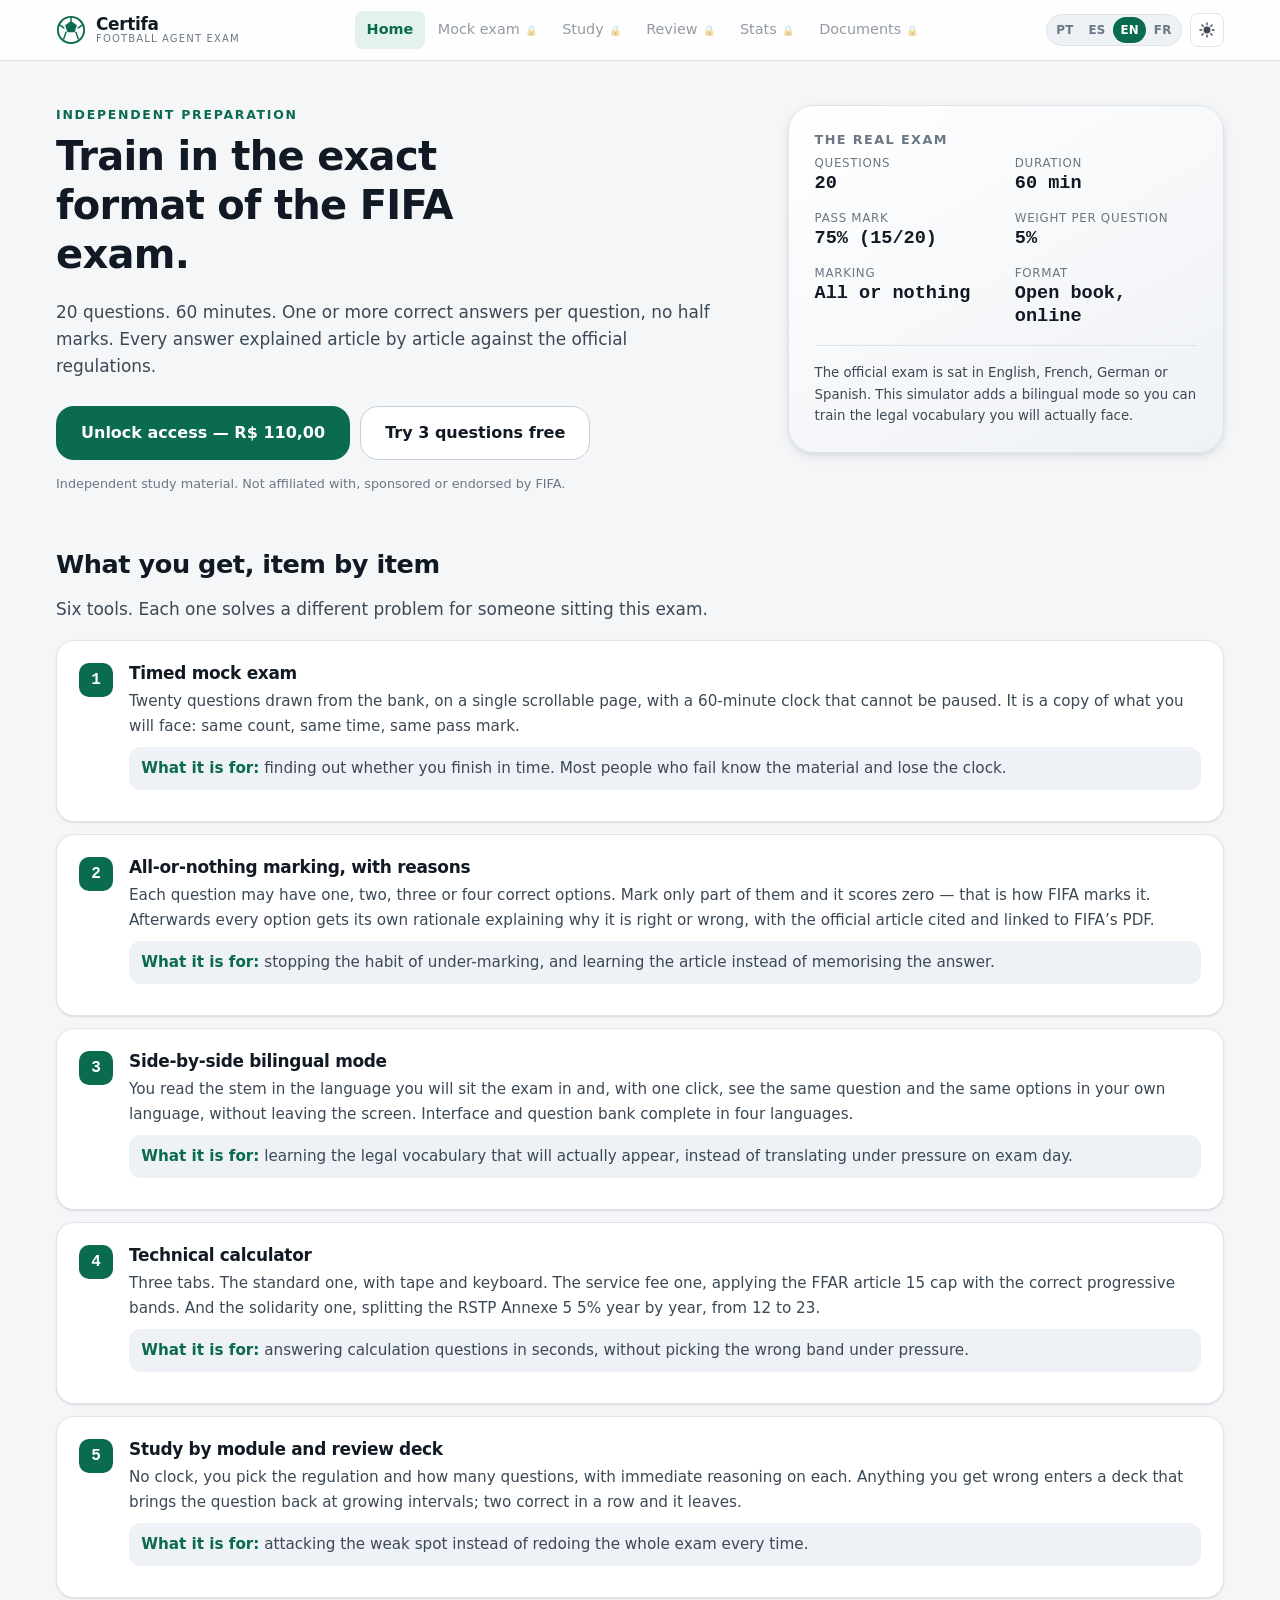
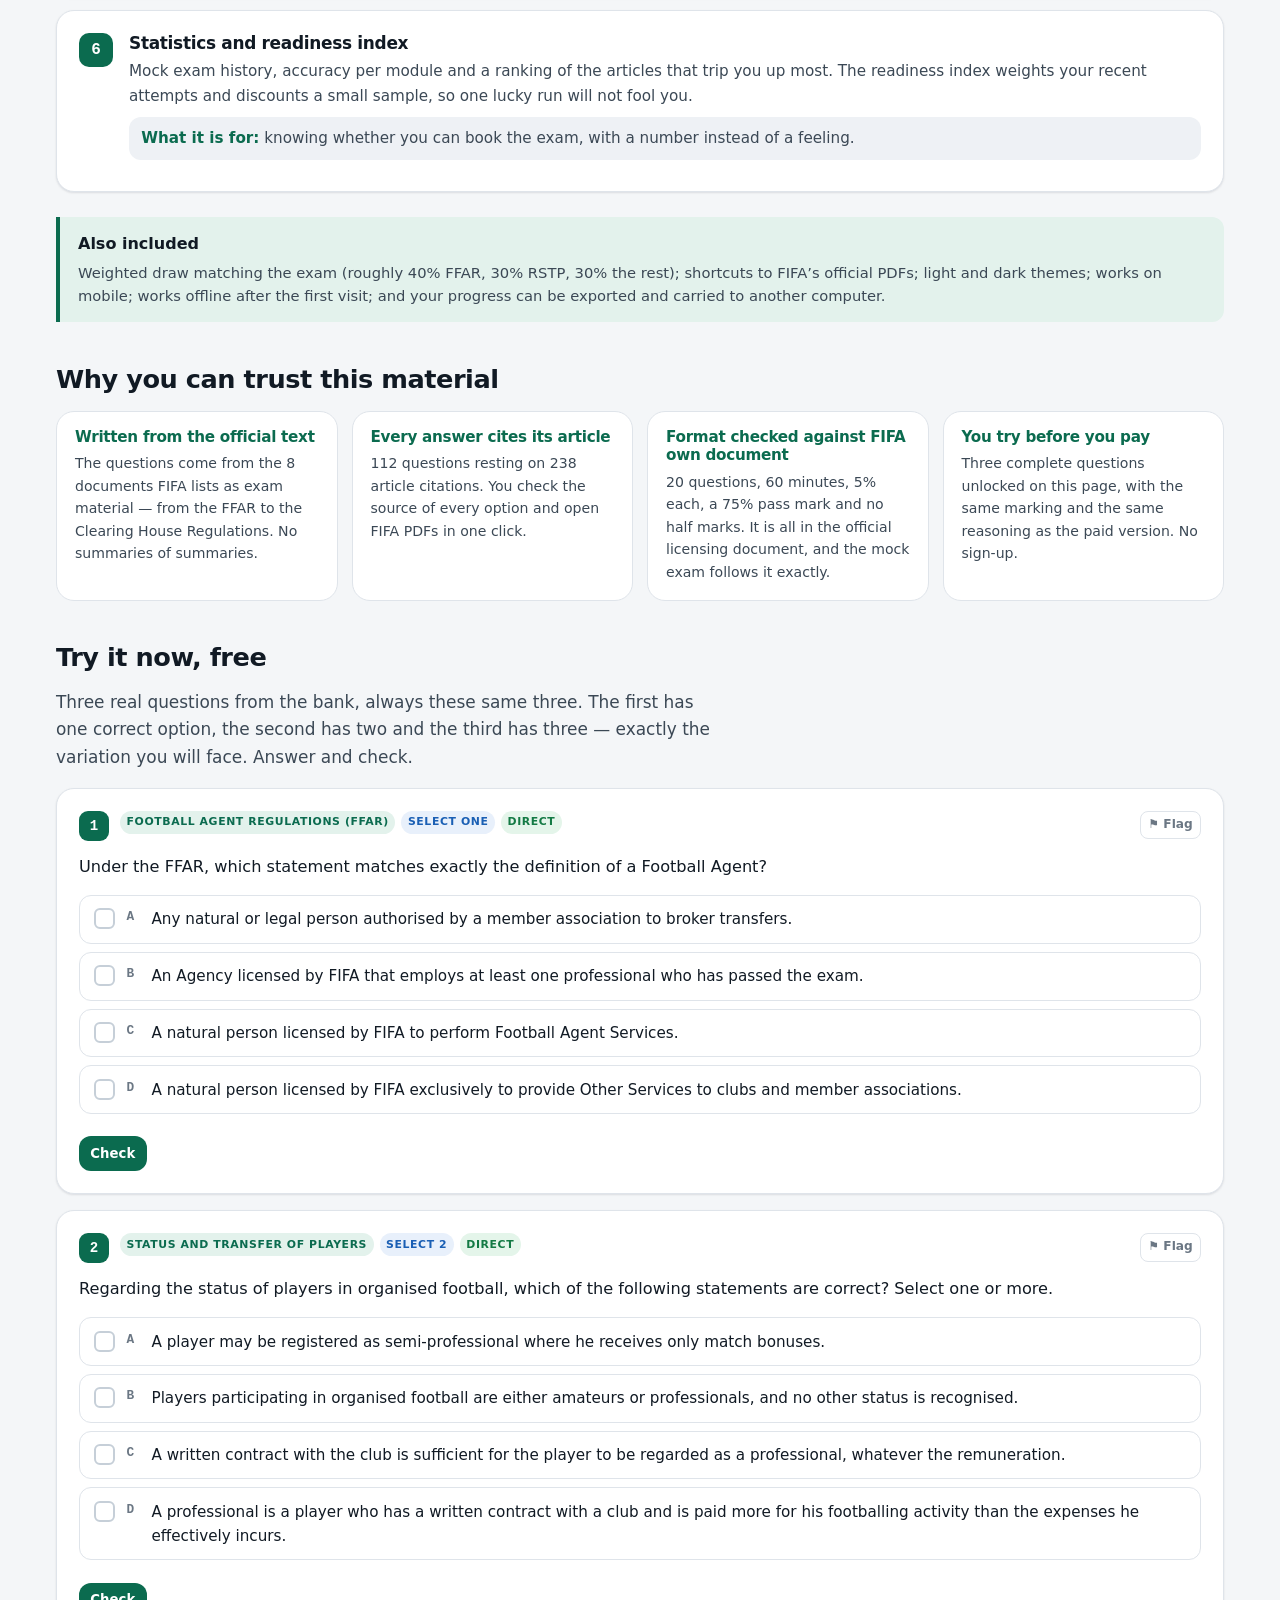
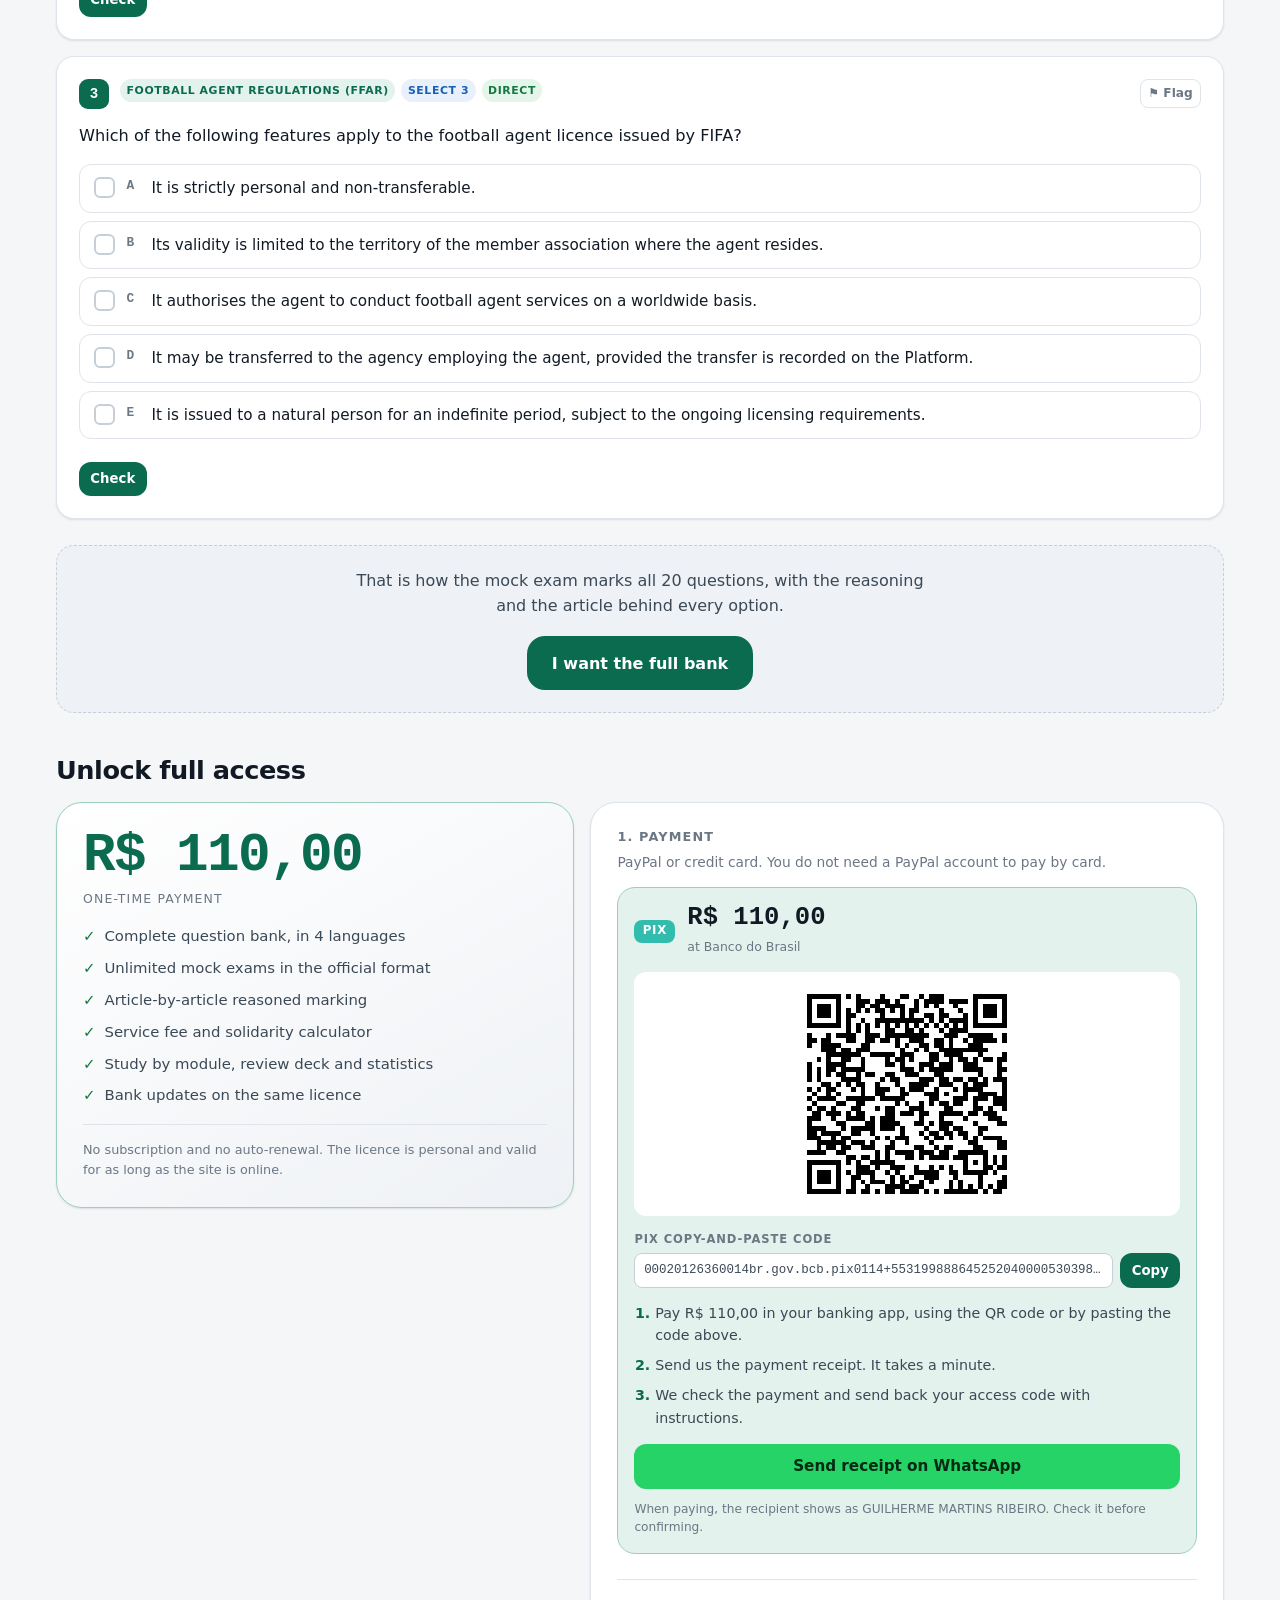
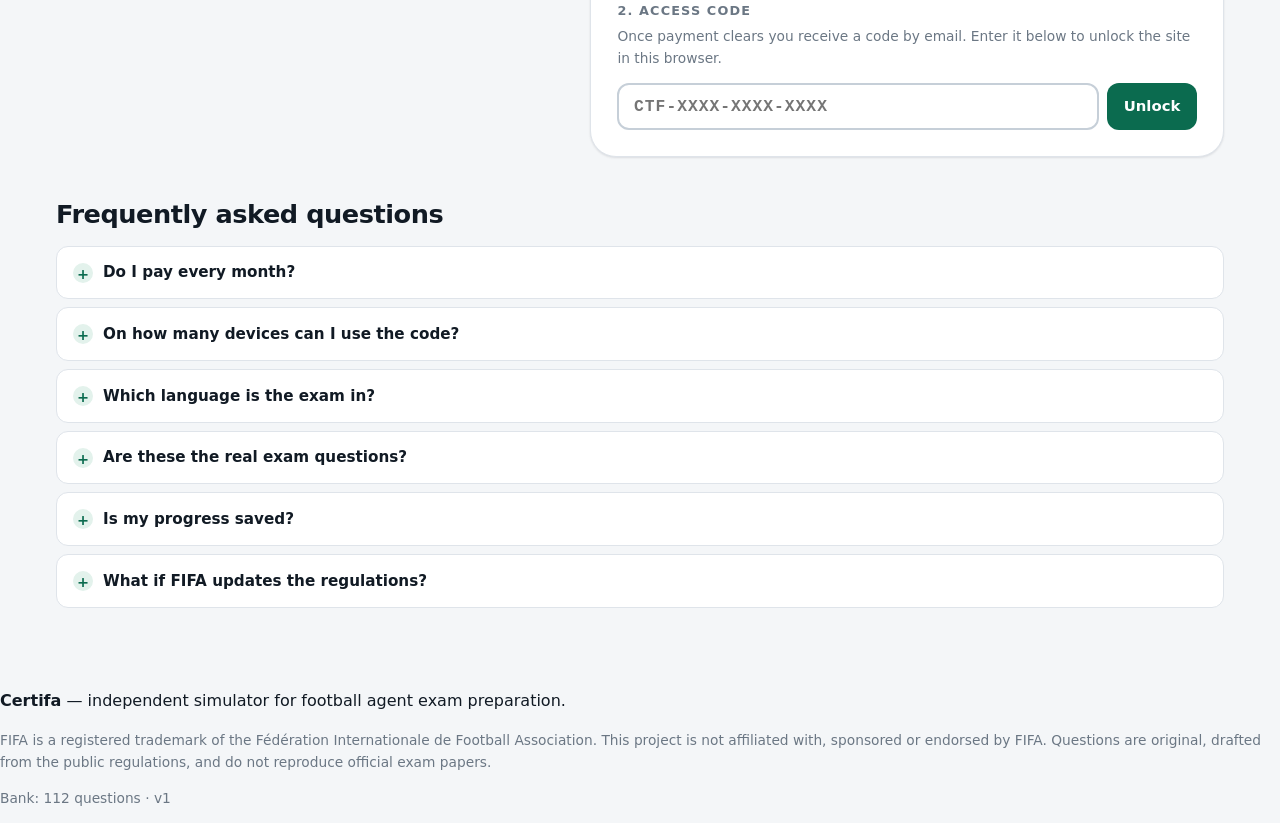
==== index.html @ 26c4fb40 "Adiciona SEO: sitemap, Open Graph, dados estruturados (v2.4) robots.txt e sitemap.xml para o Google " ====
<!DOCTYPE html>
<html lang="pt-BR" data-theme="auto">
<head>
<meta charset="utf-8">
<meta name="viewport" content="width=device-width, initial-scale=1, viewport-fit=cover">
<title>Certifa — Simulador do Exame de Agente de Futebol FIFA</title>
<meta name="description" content="Simulador completo do FIFA Football Agent Exam: 20 questoes, 60 minutos, correcao tudo-ou-nada, com fundamentacao nos regulamentos oficiais e traducao em PT-BR, EN, ES e FR.">
<meta name="color-scheme" content="light dark">
<meta name="theme-color" content="#0b6b4f">
<link rel="manifest" href="manifest.webmanifest">
<link rel="icon" href="assets/img/favicon.svg" type="image/svg+xml">
<link rel="apple-touch-icon" href="assets/img/icon-192.png">
<link rel="canonical" href="https://peregrino-softwares.github.io/certifa/">

<!-- Open Graph — como o link aparece ao ser colado no WhatsApp, Facebook, LinkedIn -->
<meta property="og:type" content="website">
<meta property="og:site_name" content="Certifa">
<meta property="og:title" content="Certifa — Simulador do Exame de Agente de Futebol FIFA">
<meta property="og:description" content="20 questoes, 60 minutos, correcao tudo-ou-nada, fundamentada artigo por artigo. Modo bilingue PT-BR/ES/EN/FR. Teste 3 questoes gratis.">
<meta property="og:url" content="https://peregrino-softwares.github.io/certifa/">
<meta property="og:image" content="https://peregrino-softwares.github.io/certifa/assets/img/og-cover.png">
<meta property="og:image:width" content="1200">
<meta property="og:image:height" content="630">
<meta property="og:image:alt" content="Certifa — Simulador do Exame de Agente de Futebol FIFA">
<meta property="og:locale" content="pt_BR">
<meta property="og:locale:alternate" content="es_ES">
<meta property="og:locale:alternate" content="en_US">
<meta property="og:locale:alternate" content="fr_FR">

<!-- Twitter/X -->
<meta name="twitter:card" content="summary_large_image">
<meta name="twitter:title" content="Certifa — Simulador do Exame de Agente de Futebol FIFA">
<meta name="twitter:description" content="20 questoes, 60 minutos, correcao tudo-ou-nada, fundamentada artigo por artigo. Modo bilingue PT-BR/ES/EN/FR.">
<meta name="twitter:image" content="https://peregrino-softwares.github.io/certifa/assets/img/og-cover.png">

<!-- Dados estruturados: ajuda buscadores a entender que e um curso pago.
     O preco abaixo precisa ser atualizado a mao se o valor do Pix mudar
     em _ferramentas/publicar.py — nao ha sincronizacao automatica entre
     este bloco estatico e a configuracao em Python. -->
<script type="application/ld+json">
{
  "@context": "https://schema.org",
  "@type": "Course",
  "name": "Certifa — Simulador do Exame de Agente de Futebol FIFA",
  "description": "Simulador de preparacao para o FIFA Football Agent Exam, no formato oficial: 20 questoes, 60 minutos, uma ou mais alternativas corretas por questao, correcao tudo-ou-nada fundamentada nos regulamentos oficiais da FIFA. Disponivel em portugues, espanhol, ingles e frances.",
  "provider": {
    "@type": "Organization",
    "name": "Certifa",
    "sameAs": "https://peregrino-softwares.github.io/certifa/"
  },
  "url": "https://peregrino-softwares.github.io/certifa/",
  "image": "https://peregrino-softwares.github.io/certifa/assets/img/og-cover.png",
  "inLanguage": ["pt-BR", "es", "en", "fr"],
  "offers": {
    "@type": "Offer",
    "price": "110.00",
    "priceCurrency": "BRL",
    "availability": "https://schema.org/InStock",
    "url": "https://peregrino-softwares.github.io/certifa/"
  }
}
</script>

<link rel="stylesheet" href="assets/css/app.css?v=0baf1d69a8">
</head>
<body>

<a class="skip-link" href="#main" data-i18n="a11y.skip">Ir para o conteudo</a>

<!-- ══════════════════════════ HEADER ══════════════════════════ -->
<header class="topbar" id="topbar">
  <div class="topbar__inner">
    <a class="brand" href="#/" aria-label="Certifa">
      <svg class="brand__mark" viewBox="0 0 32 32" aria-hidden="true">
        <circle cx="16" cy="16" r="14" fill="none" stroke="currentColor" stroke-width="2"/>
        <path d="M16 6.5l6.2 4.5-2.4 7.3h-7.6L9.8 11z" fill="currentColor"/>
        <path d="M16 2.5v4M27.5 11l-3.8 2.8M23.7 25.3l-2.4-7M8.3 25.3l2.4-7M4.5 11l3.8 2.8"
              stroke="currentColor" stroke-width="1.6" fill="none" stroke-linecap="round"/>
      </svg>
      <span class="brand__text"><b>Certifa</b><em data-i18n="brand.sub">Football Agent Exam</em></span>
    </a>

    <nav class="mainnav" id="mainnav" aria-label="Principal">
      <a href="#/"           data-route="home"    data-i18n="nav.home">Inicio</a>
      <a href="#/simulado"   data-route="exam"    data-i18n="nav.exam">Simulado</a>
      <a href="#/estudo"     data-route="study"   data-i18n="nav.study">Estudo</a>
      <a href="#/revisao"    data-route="review"  data-i18n="nav.review">Revisao</a>
      <a href="#/estatisticas" data-route="stats" data-i18n="nav.stats">Estatisticas</a>
      <a href="#/documentos" data-route="docs"    data-i18n="nav.docs">Documentos</a>
    </nav>

    <div class="topbar__tools">
      <div class="langswitch" role="group" aria-label="Idioma da interface">
        <button type="button" data-uilang="pt" title="Portugues (Brasil)">PT</button>
        <button type="button" data-uilang="es" title="Espanol">ES</button>
        <button type="button" data-uilang="en" title="English (US)">EN</button>
        <button type="button" data-uilang="fr" title="Francais">FR</button>
      </div>
      <button class="iconbtn" id="themeBtn" type="button" aria-label="Tema" title="Tema">
        <svg viewBox="0 0 24 24" aria-hidden="true" class="ico-sun"><circle cx="12" cy="12" r="4.6" fill="currentColor"/><g stroke="currentColor" stroke-width="1.8" stroke-linecap="round"><path d="M12 2.6v2.4M12 19v2.4M2.6 12h2.4M19 12h2.4M5.3 5.3l1.7 1.7M17 17l1.7 1.7M18.7 5.3L17 7M7 17l-1.7 1.7"/></g></svg>
        <svg viewBox="0 0 24 24" aria-hidden="true" class="ico-moon"><path d="M20 14.4A8.6 8.6 0 019.6 4a8.6 8.6 0 100 17 8.6 8.6 0 0010.4-6.6z" fill="currentColor"/></svg>
      </button>
      <button class="iconbtn burger" id="burger" type="button" aria-label="Menu" aria-expanded="false">
        <svg viewBox="0 0 24 24" aria-hidden="true"><g stroke="currentColor" stroke-width="2" stroke-linecap="round"><path d="M4 7h16M4 12h16M4 17h16"/></g></svg>
      </button>
    </div>
  </div>

  <!-- Barra de exame (visivel apenas durante o simulado) -->
  <div class="exambar" id="exambar" hidden>
    <div class="exambar__inner">
      <div class="clock" id="clock" role="timer" aria-live="off">
        <svg viewBox="0 0 24 24" aria-hidden="true"><circle cx="12" cy="13" r="8.4" fill="none" stroke="currentColor" stroke-width="1.9"/><path d="M12 8.6V13l3 1.8M9 2.6h6" stroke="currentColor" stroke-width="1.9" fill="none" stroke-linecap="round"/></svg>
        <span id="clockText">60:00</span>
      </div>
      <div class="exambar__meta">
        <span class="pill" id="answeredPill">0/20</span>
        <span class="pill pill--flag" id="flagPill" hidden>0</span>
      </div>
      <div class="exambar__actions">
        <button class="btn btn--ghost btn--sm" id="calcToggle" type="button" data-i18n="exam.calculator">Calculadora</button>
        <button class="btn btn--ghost btn--sm" id="navToggle" type="button" data-i18n="exam.navigator">Navegador</button>
        <button class="btn btn--primary btn--sm" id="submitExam" type="button" data-i18n="exam.submit">Entregar</button>
      </div>
    </div>
    <div class="exambar__progress"><i id="examProgress"></i></div>
  </div>
</header>

<!-- ══════════════════════════ MAIN ══════════════════════════ -->
<main id="main" class="main">

  <!-- ─────────── HOME (unica area publica) ─────────── -->
  <section class="view" id="view-home" hidden>

    <div class="hero">
      <div class="hero__text">
        <p class="eyebrow" data-i18n="home.eyebrow">Preparacao independente</p>
        <h1 data-i18n="home.title">Treine no formato exato da prova da FIFA.</h1>
        <p class="lede" data-i18n="home.lede">20 questoes. 60 minutos. Uma ou mais alternativas corretas por questao, sem meio ponto. Correcao com fundamentacao artigo por artigo nos regulamentos oficiais.</p>
        <div class="hero__cta">
          <a class="btn btn--primary btn--lg" href="#acesso" data-preco="home.cta">Liberar acesso</a>
          <a class="btn btn--outline btn--lg" href="#demo" data-i18n="home.ctaDemo">Testar 3 questoes gratis</a>
        </div>
        <p class="microcopy" data-i18n="home.disclaimer">Material de estudo independente. Nao afiliado, patrocinado ou endossado pela FIFA.</p>
      </div>
      <aside class="hero__card">
        <h2 data-i18n="home.factsTitle">A prova real</h2>
        <dl class="facts">
          <div><dt data-i18n="facts.q">Questoes</dt><dd>20</dd></div>
          <div><dt data-i18n="facts.t">Duracao</dt><dd>60 min</dd></div>
          <div><dt data-i18n="facts.p">Nota de corte</dt><dd>75% (15/20)</dd></div>
          <div><dt data-i18n="facts.w">Peso por questao</dt><dd>5%</dd></div>
          <div><dt data-i18n="facts.s">Correcao</dt><dd data-i18n="facts.sv">Tudo ou nada</dd></div>
          <div><dt data-i18n="facts.b">Formato</dt><dd data-i18n="facts.bv">Livro aberto, online</dd></div>
        </dl>
        <p class="hero__note" data-i18n="home.langNote">A prova oficial e aplicada em ingles, frances, alemao ou espanhol — nao ha versao em portugues. Por isso este simulador tem modo bilingue.</p>
      </aside>
    </div>

    <!-- barra de estado da licenca -->
    <div class="licbar licbar--on" id="licBarOn" hidden>
      <div>
        <strong data-i18n="lic.onTitle">Acesso liberado neste navegador</strong>
        <p class="muted small" id="licBarCode"></p>
      </div>
      <div class="licbar__acts">
        <a class="btn btn--primary btn--sm" href="#/simulado" data-i18n="lic.goExam">Ir para o simulado</a>
        <button class="btn btn--ghost btn--sm" id="licLogout" data-i18n="lic.logout">Sair</button>
      </div>
    </div>

    <!-- painel do aluno: so aparece com licenca ativa -->
    <div id="homePanel" hidden>
      <div class="grid grid--3">
        <article class="card card--stat">
          <h3 data-i18n="home.readiness">Indice de prontidao</h3>
          <div class="gauge" id="readinessGauge"><svg viewBox="0 0 120 68" aria-hidden="true"><path class="gauge__bg" d="M10 62a50 50 0 0 1 100 0"/><path class="gauge__fg" id="gaugePath" d="M10 62a50 50 0 0 1 100 0"/></svg><b id="readinessVal">—</b></div>
          <p class="muted small" id="readinessHint" data-i18n="home.readinessHint">Faca um simulado para calcular.</p>
        </article>
        <article class="card">
          <h3 data-i18n="home.nextWindow">Proxima janela de exame</h3>
          <div class="countdown" id="countdown"><span data-unit="d">—</span><span data-unit="h">—</span><span data-unit="m">—</span></div>
          <p class="muted small" id="countdownLabel"></p>
        </article>
        <article class="card">
          <h3 data-i18n="home.lastAttempts">Ultimas tentativas</h3>
          <ul class="attempts" id="lastAttempts"><li class="muted small" data-i18n="home.noAttempts">Nenhuma tentativa ainda.</li></ul>
        </article>
      </div>
      <h2 class="section-title" data-i18n="home.coverage">Cobertura por modulo</h2>
      <div class="modules" id="moduleBars"></div>
    </div>

    <!-- ═════════ O QUE E, ITEM POR ITEM ═════════ -->
    <h2 class="section-title" id="funcoes" data-i18n="home.whatTitle">O que voce recebe, item por item</h2>
    <p class="lede" data-i18n="home.whatLede">Sao seis ferramentas. Cada uma resolve um problema diferente de quem vai prestar o exame.</p>

    <div class="feats" id="featsList">
      <article class="feat">
        <div class="feat__ico" aria-hidden="true">1</div>
        <div class="feat__body">
          <h3 data-i18n="feat.1t">Simulado cronometrado</h3>
          <p data-i18n="feat.1d">Vinte questoes sorteadas do banco, numa unica pagina rolavel, com cronometro de 60 minutos que nao pode ser pausado. E a copia do que voce vai encontrar: mesma quantidade, mesmo tempo, mesma nota de corte.</p>
          <p class="feat__use"><b data-i18n="feat.forWhat">Para que serve:</b> <span data-i18n="feat.1u">descobrir se voce termina no tempo. A maioria dos reprovados sabe a materia e perde o relogio.</span></p>
        </div>
      </article>

      <article class="feat">
        <div class="feat__ico" aria-hidden="true">2</div>
        <div class="feat__body">
          <h3 data-i18n="feat.2t">Correcao tudo ou nada, fundamentada</h3>
          <p data-i18n="feat.2d">Cada questao pode ter uma, duas, tres ou quatro alternativas corretas. Marcou so parte, vale zero — e assim que a FIFA corrige. No fim, cada alternativa recebe uma justificativa propria dizendo por que esta certa ou errada, com o artigo oficial citado e link direto para o PDF da FIFA.</p>
          <p class="feat__use"><b data-i18n="feat.forWhat">Para que serve:</b> <span data-i18n="feat.2u">parar de errar por marcar de menos, e aprender o artigo em vez de decorar a resposta.</span></p>
        </div>
      </article>

      <article class="feat">
        <div class="feat__ico" aria-hidden="true">3</div>
        <div class="feat__body">
          <h3 data-i18n="feat.3t">Modo bilingue lado a lado</h3>
          <p data-i18n="feat.3d">A prova oficial nao existe em portugues. Aqui voce le o enunciado no idioma em que vai prestar — espanhol, ingles ou frances — e, com um clique, ve a mesma questao e as mesmas alternativas em portugues, sem sair da tela. Interface e banco completos nos quatro idiomas.</p>
          <p class="feat__use"><b data-i18n="feat.forWhat">Para que serve:</b> <span data-i18n="feat.3u">aprender o vocabulario juridico que vai cair na prova, em vez de traduzir no susto no dia.</span></p>
        </div>
      </article>

      <article class="feat">
        <div class="feat__ico" aria-hidden="true">4</div>
        <div class="feat__body">
          <h3 data-i18n="feat.4t">Calculadora tecnica</h3>
          <p data-i18n="feat.4d">Tres abas. A comum, com fita e teclado. A de comissao, que aplica o teto do art. 15 do FFAR com a faixa progressiva correta. E a de solidariedade, que reparte os 5% do Anexo 5 do RSTP ano a ano, de 12 a 23 anos.</p>
          <p class="feat__use"><b data-i18n="feat.forWhat">Para que serve:</b> <span data-i18n="feat.4u">responder questao de calculo em segundos, sem errar a faixa de percentual sob pressao.</span></p>
        </div>
      </article>

      <article class="feat">
        <div class="feat__ico" aria-hidden="true">5</div>
        <div class="feat__body">
          <h3 data-i18n="feat.5t">Estudo por modulo e deck de revisao</h3>
          <p data-i18n="feat.5d">Sem cronometro, escolhendo o regulamento e a quantidade, com fundamentacao imediata a cada questao. O que voce errar entra num deck que devolve a questao em intervalos crescentes; dois acertos seguidos e ela sai.</p>
          <p class="feat__use"><b data-i18n="feat.forWhat">Para que serve:</b> <span data-i18n="feat.5u">atacar o ponto fraco em vez de refazer a prova inteira toda vez.</span></p>
        </div>
      </article>

      <article class="feat">
        <div class="feat__ico" aria-hidden="true">6</div>
        <div class="feat__body">
          <h3 data-i18n="feat.6t">Estatisticas e indice de prontidao</h3>
          <p data-i18n="feat.6d">Historico de simulados, acerto por modulo e o ranking dos artigos que mais te derrubam. O indice de prontidao pondera as ultimas tentativas e desconta amostra pequena, entao ele nao te engana depois de um unico acerto de sorte.</p>
          <p class="feat__use"><b data-i18n="feat.forWhat">Para que serve:</b> <span data-i18n="feat.6u">saber se ja da para marcar a prova, com numero em vez de sensacao.</span></p>
        </div>
      </article>
    </div>

    <div class="callout">
      <strong data-i18n="home.extraTitle">Ainda incluso</strong>
      <p data-i18n="home.extraBody">Sorteio ponderado como o do exame (cerca de 40% FFAR, 30% RSTP, 30% os demais); atalhos para os PDFs oficiais da FIFA; tema claro e escuro; funciona no celular; funciona offline depois da primeira visita; e seu progresso pode ser exportado e levado para outro computador.</p>
    </div>

    <!-- ═════════ POR QUE CONFIAR ═════════ -->
    <h2 class="section-title" data-i18n="home.trustTitle">Por que confiar neste material</h2>
    <div class="grid grid--4" id="trustList"></div>

    <!-- Prova social real. Fica oculto ate PROVA_SOCIAL ser preenchido em app.js. -->
    <section id="socialProof" hidden></section>

    <!-- ═════════ DEMONSTRACAO ═════════ -->
    <h2 class="section-title" id="demo" data-i18n="home.demoTitle">Experimente agora, de graca</h2>
    <p class="lede" data-i18n="home.demoLede">Tres questoes reais do banco, sempre estas mesmas. A primeira tem uma alternativa correta, a segunda tem duas e a terceira tem tres — exatamente a variacao que voce vai enfrentar. Marque e confira.</p>
    <div class="qlist qlist--study" id="demoList"></div>
    <div class="demofoot">
      <p data-i18n="home.demoAfter">Foi assim que o simulado corrige as 20 questoes, com a fundamentacao e o artigo de cada alternativa.</p>
      <a class="btn btn--primary btn--lg" href="#acesso" data-i18n="home.demoCta">Quero o banco completo</a>
    </div>

    <!-- ═════════ ACESSO / PAGAMENTO ═════════ -->
    <h2 class="section-title" id="acesso" data-i18n="home.buyTitle">Liberar o acesso completo</h2>
    <div class="paywall">
      <div class="price">
        <div class="price__tag"><b>—</b><small data-i18n="price.once">pagamento unico</small></div>
        <ul class="price__list">
          <li data-i18n="price.i1">Banco completo de questoes, nos 4 idiomas</li>
          <li data-i18n="price.i2">Simulados ilimitados no formato oficial</li>
          <li data-i18n="price.i3">Correcao fundamentada artigo por artigo</li>
          <li data-i18n="price.i4">Calculadora de comissao e solidariedade</li>
          <li data-i18n="price.i5">Estudo por modulo, deck de revisao e estatisticas</li>
          <li data-i18n="price.i6">Atualizacoes do banco na mesma licenca</li>
        </ul>
        <p class="price__note" data-i18n="price.note">Sem assinatura e sem renovacao automatica. A licenca e pessoal e vale enquanto o site estiver no ar.</p>
      </div>

      <div class="checkout">
        <h3 data-i18n="buy.payTitle">1. Pagamento</h3>
        <p class="muted small" data-i18n="buy.payHelp">PayPal ou cartao de credito. Nao e preciso ter conta no PayPal para pagar com cartao.</p>
        <div id="payArea"></div>

        <h3 class="checkout__step2" data-i18n="buy.codeTitle">2. Codigo de acesso</h3>
        <p class="muted small" data-i18n="buy.codeHelp">Depois de confirmado o pagamento voce recebe um codigo por e-mail. Digite-o abaixo para liberar o site neste navegador.</p>
        <form class="codeform" id="codeForm" autocomplete="off">
          <label class="sr-only" for="codeInput" data-i18n="buy.codeLabel">Codigo de acesso</label>
          <input type="text" id="codeInput" placeholder="CTF-XXXX-XXXX-XXXX" spellcheck="false"
                 autocapitalize="characters" maxlength="19" inputmode="text">
          <button class="btn btn--primary" type="submit" id="codeSubmit" data-i18n="buy.unlock">Liberar</button>
        </form>
        <p class="codemsg" id="codeMsg" hidden></p>
      </div>
    </div>

    <!-- ═════════ PERGUNTAS FREQUENTES ═════════ -->
    <h2 class="section-title" data-i18n="home.faqTitle">Perguntas frequentes</h2>
    <div class="faq" id="faqList"></div>

  </section>

  <!-- ─────────── AREA BLOQUEADA ─────────── -->
  <section class="view" id="view-locked" hidden>
    <div class="narrow lockbox">
      <div class="lockbox__ico" aria-hidden="true">
        <svg viewBox="0 0 24 24"><rect x="4.5" y="10.5" width="15" height="10.5" rx="2.4" fill="none" stroke="currentColor" stroke-width="1.8"/><path d="M8 10.5V7.6a4 4 0 018 0v2.9" fill="none" stroke="currentColor" stroke-width="1.8"/><circle cx="12" cy="15.6" r="1.5" fill="currentColor"/></svg>
      </div>
      <h1 data-i18n="locked.title">Area exclusiva de quem tem licenca</h1>
      <p class="lede" data-i18n="locked.lede">Simulado, estudo, revisao, estatisticas e documentos ficam liberados assim que voce inserir o codigo de acesso. O banco de questoes deste site e publicado criptografado: sem licenca, nem o arquivo pode ser lido.</p>
      <div class="rowbtns rowbtns--center">
        <a class="btn btn--primary btn--lg" href="#acesso" data-preco="locked.buy">Liberar acesso</a>
        <a class="btn btn--outline" href="#demo" data-i18n="locked.demo">Ver as 3 questoes gratis</a>
      </div>
    </div>
  </section>

  <!-- ─────────── SETUP DO SIMULADO ─────────── -->
  <section class="view" id="view-setup" hidden>
    <div class="narrow">
      <h1 data-i18n="setup.title">Configurar simulado</h1>
      <p class="lede" data-i18n="setup.lede">Depois de iniciar, o cronometro de 60 minutos nao pode ser pausado — igual ao exame oficial.</p>

      <div class="card">
        <h3 data-i18n="setup.langTitle">Idioma da prova</h3>
        <p class="muted small" data-i18n="setup.langHelp">Escolha o idioma em que voce vai prestar o exame oficial. As questoes serao exibidas nele.</p>
        <div class="chips" id="examLangChips" role="group">
          <button type="button" data-examlang="es">Espanol</button>
          <button type="button" data-examlang="en">English</button>
          <button type="button" data-examlang="fr">Francais</button>
          <button type="button" data-examlang="pt">Portugues (BR)</button>
        </div>
      </div>

      <div class="card">
        <h3 data-i18n="setup.transTitle">Painel de traducao</h3>
        <p class="muted small" data-i18n="setup.transHelp">Idioma de apoio, exibido lado a lado quando voce clicar em "Traduzir" numa questao.</p>
        <div class="chips" id="transLangChips" role="group">
          <button type="button" data-translang="pt">Portugues (BR)</button>
          <button type="button" data-translang="es">Espanol</button>
          <button type="button" data-translang="en">English</button>
          <button type="button" data-translang="fr">Francais</button>
          <button type="button" data-translang="off" data-i18n="setup.transOff">Desligado</button>
        </div>
      </div>

      <div class="card">
        <h3 data-i18n="setup.modeTitle">Rigor</h3>
        <label class="switch"><input type="checkbox" id="optStrict" checked><span></span><b data-i18n="setup.optStrict">Modo fiel: cronometro travado, sem feedback antes de entregar</b></label>
        <label class="switch"><input type="checkbox" id="optShuffle" checked><span></span><b data-i18n="setup.optShuffle">Embaralhar alternativas</b></label>
        <label class="switch"><input type="checkbox" id="optUnseen" checked><span></span><b data-i18n="setup.optUnseen">Priorizar questoes ineditas para mim</b></label>
        <label class="switch"><input type="checkbox" id="optHideCount"><span></span><b data-i18n="setup.optHideCount">Nao revelar quantas alternativas sao corretas</b></label>
      </div>

      <div class="callout">
        <strong data-i18n="setup.tipTitle">Lembre-se</strong>
        <p data-i18n="setup.tipBody">Nao ha desconto por erro. Deixar em branco vale zero, entao sempre chute. E confira se marcou TODAS as corretas: parcialmente certo tambem vale zero.</p>
      </div>

      <div class="rowbtns">
        <button class="btn btn--primary btn--lg" id="beginExam" data-i18n="setup.begin">Comecar — 60:00</button>
        <a class="btn btn--ghost" href="#/" data-i18n="common.cancel">Cancelar</a>
      </div>
    </div>
  </section>

  <!-- ─────────── SIMULADO ─────────── -->
  <section class="view view--exam" id="view-exam" hidden>
    <div class="examlayout">
      <div class="examlayout__main">
        <div class="exam-intro card">
          <h1 data-i18n="exam.title">Simulado oficial — 20 questoes</h1>
          <p class="muted small" data-i18n="exam.instructions">Uma ou mais alternativas podem estar corretas. Marque todas as corretas. Respostas em branco, parcialmente corretas ou incorretas nao recebem pontos.</p>
        </div>
        <form id="examForm" class="qlist"></form>
        <div class="exam-foot">
          <button class="btn btn--primary btn--lg" id="submitExam2" type="button" data-i18n="exam.submit">Entregar prova</button>
        </div>
      </div>
      <aside class="examlayout__side" id="examSide">
        <div class="side-card">
          <h4 data-i18n="exam.navigator">Navegador</h4>
          <div class="qnav" id="qnav"></div>
          <ul class="legend">
            <li><i class="dot dot--done"></i><span data-i18n="exam.legendDone">Respondida</span></li>
            <li><i class="dot dot--flag"></i><span data-i18n="exam.legendFlag">Marcada</span></li>
            <li><i class="dot"></i><span data-i18n="exam.legendTodo">Em branco</span></li>
          </ul>
        </div>
      </aside>
    </div>
  </section>

  <!-- ─────────── RESULTADO ─────────── -->
  <section class="view" id="view-result" hidden>
    <div class="result-head" id="resultHead"></div>
    <div class="grid grid--2" id="resultCharts"></div>
    <div class="review-toolbar">
      <h2 data-i18n="result.reviewTitle">Revisao questao a questao</h2>
      <div class="chips chips--sm" id="reviewFilter" role="group">
        <button type="button" data-filter="all" class="is-on" data-i18n="result.fAll">Todas</button>
        <button type="button" data-filter="wrong" data-i18n="result.fWrong">Erradas</button>
        <button type="button" data-filter="right" data-i18n="result.fRight">Certas</button>
        <button type="button" data-filter="blank" data-i18n="result.fBlank">Em branco</button>
      </div>
    </div>
    <div id="reviewList" class="qlist qlist--review"></div>
    <div class="rowbtns rowbtns--center">
      <button class="btn btn--primary" id="retryExam" data-i18n="result.retry">Novo simulado</button>
      <button class="btn btn--outline" id="addToDeck" data-i18n="result.addDeck">Enviar erros para revisao</button>
      <a class="btn btn--ghost" href="#/estatisticas" data-i18n="result.toStats">Ver estatisticas</a>
    </div>
  </section>

  <!-- ─────────── ESTUDO ─────────── -->
  <section class="view" id="view-study" hidden>
    <div class="narrow">
      <h1 data-i18n="study.title">Estudo por modulo</h1>
      <p class="lede" data-i18n="study.lede">Sem cronometro. Feedback e fundamentacao imediatos a cada questao.</p>
      <div class="card">
        <h3 data-i18n="study.pick">Modulo</h3>
        <div class="chips chips--wrap" id="studyModules" role="group"></div>
      </div>
      <div class="card">
        <h3 data-i18n="study.qty">Quantidade</h3>
        <div class="chips" id="studyQty" role="group">
          <button type="button" data-qty="5">5</button>
          <button type="button" data-qty="10" class="is-on">10</button>
          <button type="button" data-qty="20">20</button>
          <button type="button" data-qty="0" data-i18n="study.all">Tudo</button>
        </div>
      </div>
      <div class="rowbtns"><button class="btn btn--primary btn--lg" id="startStudy" data-i18n="study.start">Comecar</button></div>
    </div>
    <div id="studyRunner" class="qlist qlist--study" hidden></div>
  </section>

  <!-- ─────────── REVISAO (deck de erros) ─────────── -->
  <section class="view" id="view-review" hidden>
    <div class="narrow">
      <h1 data-i18n="review.title">Deck de revisao</h1>
      <p class="lede" data-i18n="review.lede">Suas questoes erradas voltam aqui em intervalos crescentes. Acertou duas vezes seguidas, sai do deck.</p>
      <div class="deckstats" id="deckStats"></div>
      <div class="rowbtns"><button class="btn btn--primary btn--lg" id="startDeck" data-i18n="review.start">Revisar agora</button>
      <button class="btn btn--ghost" id="clearDeck" data-i18n="review.clear">Esvaziar deck</button></div>
    </div>
    <div id="deckRunner" class="qlist qlist--study" hidden></div>
  </section>

  <!-- ─────────── ESTATISTICAS ─────────── -->
  <section class="view" id="view-stats" hidden>
    <h1 data-i18n="stats.title">Estatisticas</h1>
    <div class="grid grid--4" id="statTiles"></div>
    <h2 class="section-title" data-i18n="stats.byModule">Desempenho por modulo</h2>
    <div class="modules" id="statModules"></div>
    <h2 class="section-title" data-i18n="stats.history">Historico de simulados</h2>
    <div class="tablewrap"><table class="table" id="historyTable"><thead><tr>
      <th data-i18n="stats.hDate">Data</th><th data-i18n="stats.hScore">Nota</th><th data-i18n="stats.hPct">%</th>
      <th data-i18n="stats.hTime">Tempo</th><th data-i18n="stats.hLang">Idioma</th><th data-i18n="stats.hRes">Resultado</th>
    </tr></thead><tbody></tbody></table></div>
    <h2 class="section-title" data-i18n="stats.weak">Artigos que mais derrubam voce</h2>
    <div id="weakArticles" class="taglist"></div>
    <div class="rowbtns">
      <button class="btn btn--outline" id="exportData" data-i18n="stats.export">Exportar progresso</button>
      <label class="btn btn--outline" for="importData" data-i18n="stats.import">Importar progresso</label>
      <input type="file" id="importData" accept="application/json" hidden>
      <button class="btn btn--ghost btn--danger" id="resetData" data-i18n="stats.reset">Apagar tudo</button>
    </div>
  </section>

  <!-- ─────────── DOCUMENTOS ─────────── -->
  <section class="view" id="view-docs" hidden>
    <h1 data-i18n="docs.title">Documentos oficiais</h1>
    <p class="lede" data-i18n="docs.lede">O exame e de livro aberto eletronico. Conheca a estrutura de cada documento antes da prova — saber onde procurar vale mais do que decorar.</p>
    <div class="grid grid--2" id="docsGrid"></div>
    <div class="callout callout--warn">
      <strong data-i18n="docs.warnTitle">Atencao a versao</strong>
      <p data-i18n="docs.warnBody">A FIFA atualiza os regulamentos entre as edicoes do exame. Sempre confirme a edicao vigente publicada na plataforma oficial de candidatos antes de estudar.</p>
    </div>
  </section>

</main>

<footer class="foot">
  <div class="foot__inner">
    <p><b>Certifa</b> — <span data-i18n="foot.tag">simulador independente de preparacao para o exame de agente de futebol.</span></p>
    <p class="muted small" data-i18n="foot.legal">FIFA e marca registrada da Federation Internationale de Football Association. Este projeto nao possui vinculo, patrocinio ou endosso da FIFA. As questoes sao originais, elaboradas a partir dos regulamentos publicos, e nao reproduzem provas oficiais.</p>
    <p class="licstamp" id="licStamp" hidden></p>
    <p class="muted small"><span data-i18n="foot.version">Banco</span>: <span id="bankCount">—</span> <span data-i18n="foot.questions">questoes</span> · <span id="bankRev">v1</span></p>
  </div>
</footer>

<!-- ══════════════════════════ CALCULADORA ══════════════════════════ -->
<div class="calc" id="calc" hidden role="dialog" aria-label="Calculadora">
  <div class="calc__head">
    <div class="calc__tabs" role="tablist">
      <button type="button" data-calctab="std" class="is-on" data-i18n="calc.std">Padrao</button>
      <button type="button" data-calctab="fee" data-i18n="calc.fee">Comissao</button>
      <button type="button" data-calctab="sol" data-i18n="calc.sol">Solidariedade</button>
    </div>
    <button class="iconbtn iconbtn--sm" id="calcClose" type="button" aria-label="Fechar">
      <svg viewBox="0 0 24 24" aria-hidden="true"><path d="M6 6l12 12M18 6L6 18" stroke="currentColor" stroke-width="2" stroke-linecap="round"/></svg>
    </button>
  </div>

  <div class="calc__pane" data-pane="std">
    <output class="calc__screen" id="calcScreen">0</output>
    <div class="calc__tape" id="calcTape"></div>
    <div class="calc__keys">
      <button type="button" data-k="C" class="k k--fn">C</button>
      <button type="button" data-k="back" class="k k--fn">⌫</button>
      <button type="button" data-k="%" class="k k--fn">%</button>
      <button type="button" data-k="/" class="k k--op">÷</button>
      <button type="button" data-k="7" class="k">7</button><button type="button" data-k="8" class="k">8</button>
      <button type="button" data-k="9" class="k">9</button><button type="button" data-k="*" class="k k--op">×</button>
      <button type="button" data-k="4" class="k">4</button><button type="button" data-k="5" class="k">5</button>
      <button type="button" data-k="6" class="k">6</button><button type="button" data-k="-" class="k k--op">−</button>
      <button type="button" data-k="1" class="k">1</button><button type="button" data-k="2" class="k">2</button>
      <button type="button" data-k="3" class="k">3</button><button type="button" data-k="+" class="k k--op">+</button>
      <button type="button" data-k="neg" class="k k--fn">±</button><button type="button" data-k="0" class="k">0</button>
      <button type="button" data-k="." class="k">.</button><button type="button" data-k="=" class="k k--eq">=</button>
    </div>
  </div>

  <div class="calc__pane" data-pane="fee" hidden>
    <p class="calc__hint" data-i18n="calc.feeHint">Teto de comissao — FFAR art. 15. Faixa progressiva: ate USD 200.000 de remuneracao anual aplica-se o percentual cheio; sobre o excedente, o percentual reduzido.</p>
    <label class="field"><span data-i18n="calc.remun">Remuneracao anual do jogador (USD)</span><input type="number" id="feeRemun" inputmode="decimal" placeholder="0"></label>
    <label class="field"><span data-i18n="calc.years">Anos de contrato</span><input type="number" id="feeYears" inputmode="numeric" value="1" min="1" step="1"></label>
    <label class="field"><span data-i18n="calc.repType">Quem o agente representa</span>
      <select id="feeRep">
        <option value="single" data-i18n="calc.repSingle">Jogador OU entidade contratante (5% / 3%)</option>
        <option value="dual" data-i18n="calc.repDual">Dupla representacao permitida (10% / 6%)</option>
        <option value="releasing" data-i18n="calc.repRel">Entidade cedente — 10% da compensacao de transferencia</option>
      </select>
    </label>
    <label class="field" id="feeTransferWrap" hidden><span data-i18n="calc.transferFee">Compensacao de transferencia (USD)</span><input type="number" id="feeTransfer" inputmode="decimal" placeholder="0"></label>
    <div class="calc__out" id="feeOut"></div>
    <p class="calc__foot" data-i18n="calc.feeFoot">Pagamentos condicionais nao entram no calculo do teto. Verifique o status de suspensao do art. 15 na sua jurisdicao.</p>
  </div>

  <div class="calc__pane" data-pane="sol" hidden>
    <p class="calc__hint" data-i18n="calc.solHint">Mecanismo de solidariedade — RSTP, Anexo 5. 5% da compensacao, distribuido entre os clubes formadores: 0,25% por ano dos 12 aos 15 anos e 0,5% por ano dos 16 aos 23.</p>
    <label class="field"><span data-i18n="calc.compensation">Compensacao de transferencia (USD)</span><input type="number" id="solComp" inputmode="decimal" placeholder="0"></label>
    <fieldset class="solyears"><legend data-i18n="calc.solYears">Anos civis em que o jogador esteve no clube</legend><div id="solYearsBox"></div></fieldset>
    <div class="calc__out" id="solOut"></div>
  </div>
</div>
<button class="calcfab" id="calcFab" type="button" aria-label="Calculadora" hidden>
  <svg viewBox="0 0 24 24" aria-hidden="true"><rect x="4" y="2.6" width="16" height="18.8" rx="2.6" fill="none" stroke="currentColor" stroke-width="1.9"/><rect x="7" y="5.6" width="10" height="3.4" rx="1" fill="currentColor"/><g fill="currentColor"><circle cx="8.5" cy="12.6" r="1.15"/><circle cx="12" cy="12.6" r="1.15"/><circle cx="15.5" cy="12.6" r="1.15"/><circle cx="8.5" cy="16.3" r="1.15"/><circle cx="12" cy="16.3" r="1.15"/><circle cx="15.5" cy="16.3" r="1.15"/></g></svg>
</button>

<!-- ══════════════════════════ MODAL ══════════════════════════ -->
<div class="modal" id="modal" hidden>
  <div class="modal__box" role="dialog" aria-modal="true" aria-labelledby="modalTitle">
    <h3 id="modalTitle"></h3>
    <div id="modalBody"></div>
    <div class="modal__actions" id="modalActions"></div>
  </div>
</div>

<div class="toast" id="toast" hidden></div>

<script src="assets/js/i18n.js?v=0baf1d69a8"></script>
<script src="data/questions.enc.js?v=0baf1d69a8"></script>
<script src="data/demo.js?v=0baf1d69a8"></script>
<script src="data/licencas.js?v=0baf1d69a8"></script>
<script src="data/pix.js?v=0baf1d69a8"></script>
<script src="assets/js/store.js?v=0baf1d69a8"></script>
<script src="assets/js/access.js?v=0baf1d69a8"></script>
<script src="assets/js/calc.js?v=0baf1d69a8"></script>
<script src="assets/js/engine.js?v=0baf1d69a8"></script>
<script src="assets/js/app.js?v=0baf1d69a8"></script>
</body>
</html>
---- assets/css/app.css ----
/* ============================================================
   Certifa — Simulador do Exame de Agente de Futebol FIFA
   Design system + layout. Sem dependencias externas.
   ============================================================ */

/* ---------- Tokens (light e o default completo) ---------- */
:root{
  --bg:#f4f6f8;
  --bg-elev:#ffffff;
  --surface:#ffffff;
  --surface-2:#eef1f5;
  --line:#dfe4ea;
  --line-strong:#c6cfd8;
  --ink:#111a24;
  --ink-2:#3b4855;
  --muted:#6b7784;
  --brand:#0b6b4f;
  --brand-ink:#ffffff;
  --brand-soft:#e3f2ec;
  --brand-line:#9dcfbc;
  --accent:#b8860b;
  --accent-soft:#fbf2dd;
  --ok:#137a44;
  --ok-soft:#e4f5ea;
  --bad:#b3261e;
  --bad-soft:#fdeceb;
  --warn:#a45b00;
  --warn-soft:#fdf1e0;
  --info:#1a5fb4;
  --info-soft:#e8f0fb;

  --r-sm:8px; --r:12px; --r-lg:18px; --r-xl:26px;
  --sh-1:0 1px 2px rgba(16,24,32,.06), 0 1px 3px rgba(16,24,32,.05);
  --sh-2:0 4px 12px rgba(16,24,32,.08), 0 2px 4px rgba(16,24,32,.05);
  --sh-3:0 18px 44px rgba(16,24,32,.16), 0 4px 12px rgba(16,24,32,.09);

  --ff:"Inter","Segoe UI Variable Text","Segoe UI",system-ui,-apple-system,"Helvetica Neue",Arial,sans-serif;
  --ff-num:"SF Mono",ui-monospace,"Cascadia Mono","Roboto Mono",Consolas,monospace;

  --topbar-h:60px;
  --wrap:1220px;
}

@media (prefers-color-scheme: dark){
  :root:not([data-theme="light"]){
    --bg:#0a1017;
    --bg-elev:#101a24;
    --surface:#111c27;
    --surface-2:#18242f;
    --line:#233240;
    --line-strong:#33475a;
    --ink:#e8eef4;
    --ink-2:#bfcdda;
    --muted:#8b9cab;
    --brand:#2fbf8f;
    --brand-ink:#04150f;
    --brand-soft:#0f2c23;
    --brand-line:#1f6b52;
    --accent:#e0b341;
    --accent-soft:#2a2211;
    --ok:#3fbe74;
    --ok-soft:#0f2a1c;
    --bad:#f2726a;
    --bad-soft:#2c1413;
    --warn:#e39a3c;
    --warn-soft:#2b1f0f;
    --info:#63a4f5;
    --info-soft:#0f1e33;
    --sh-1:0 1px 2px rgba(0,0,0,.5);
    --sh-2:0 6px 18px rgba(0,0,0,.45);
    --sh-3:0 22px 50px rgba(0,0,0,.6);
  }
}
:root[data-theme="dark"]{
  --bg:#0a1017; --bg-elev:#101a24; --surface:#111c27; --surface-2:#18242f;
  --line:#233240; --line-strong:#33475a; --ink:#e8eef4; --ink-2:#bfcdda; --muted:#8b9cab;
  --brand:#2fbf8f; --brand-ink:#04150f; --brand-soft:#0f2c23; --brand-line:#1f6b52;
  --accent:#e0b341; --accent-soft:#2a2211;
  --ok:#3fbe74; --ok-soft:#0f2a1c; --bad:#f2726a; --bad-soft:#2c1413;
  --warn:#e39a3c; --warn-soft:#2b1f0f; --info:#63a4f5; --info-soft:#0f1e33;
  --sh-1:0 1px 2px rgba(0,0,0,.5); --sh-2:0 6px 18px rgba(0,0,0,.45); --sh-3:0 22px 50px rgba(0,0,0,.6);
}

/* ---------- Reset ---------- */
*,*::before,*::after{box-sizing:border-box}
html{-webkit-text-size-adjust:100%}
body{
  margin:0; background:var(--bg); color:var(--ink);
  font:400 16px/1.6 var(--ff);
  -webkit-font-smoothing:antialiased; text-rendering:optimizeLegibility;
  overflow-wrap:break-word;
}
h1,h2,h3,h4{margin:0 0 .5em; line-height:1.22; letter-spacing:-.018em; font-weight:700}
h1{font-size:clamp(1.7rem,3.4vw,2.5rem)}
h2{font-size:clamp(1.28rem,2.2vw,1.6rem)}
h3{font-size:1.06rem}
h4{font-size:.82rem; text-transform:uppercase; letter-spacing:.09em; color:var(--muted); font-weight:700}
p{margin:0 0 1em}
a{color:var(--brand); text-decoration-thickness:1px; text-underline-offset:2px}
ul,ol{margin:0 0 1em; padding-left:1.15em}
img,svg{max-width:100%}
button,input,select,textarea{font:inherit; color:inherit}
button{cursor:pointer}
:focus-visible{outline:2.5px solid var(--brand); outline-offset:2px; border-radius:4px}
[hidden]{display:none !important}
.muted{color:var(--muted)}
.small{font-size:.86rem}
.eyebrow{font-size:.78rem; text-transform:uppercase; letter-spacing:.14em; color:var(--brand); font-weight:700; margin-bottom:.6em}
.lede{font-size:1.06rem; color:var(--ink-2); max-width:62ch}
.microcopy{font-size:.8rem; color:var(--muted); margin-top:1.1em}
.section-title{margin:2.6rem 0 1rem}
.narrow{max-width:760px; margin-inline:auto}
.skip-link{position:absolute; left:-9999px; top:0; background:var(--brand); color:var(--brand-ink); padding:.6em 1em; z-index:200}
.skip-link:focus{left:8px; top:8px}

/* ---------- Topbar ---------- */
.topbar{position:sticky; top:0; z-index:60; background:color-mix(in srgb,var(--bg-elev) 88%,transparent);
  backdrop-filter:saturate(1.6) blur(12px); border-bottom:1px solid var(--line)}
.topbar__inner{max-width:var(--wrap); margin-inline:auto; height:var(--topbar-h); padding:0 clamp(12px,3vw,26px);
  display:flex; align-items:center; gap:clamp(10px,2vw,26px)}
.brand{display:flex; align-items:center; gap:10px; text-decoration:none; color:var(--ink); flex:0 0 auto}
.brand__mark{width:30px; height:30px; color:var(--brand)}
.brand__text{display:flex; flex-direction:column; line-height:1.05}
.brand__text b{font-size:1.06rem; letter-spacing:-.02em}
.brand__text em{font-style:normal; font-size:.63rem; text-transform:uppercase; letter-spacing:.11em; color:var(--muted)}

.mainnav{display:flex; gap:2px; margin-left:auto; flex-wrap:wrap}
.mainnav a{padding:.5em .78em; border-radius:var(--r-sm); text-decoration:none; color:var(--ink-2);
  font-size:.9rem; font-weight:500; white-space:nowrap}
.mainnav a:hover{background:var(--surface-2); color:var(--ink)}
.mainnav a.is-active{background:var(--brand-soft); color:var(--brand); font-weight:650}

.topbar__tools{display:flex; align-items:center; gap:8px; margin-left:auto}
.langswitch{display:flex; background:var(--surface-2); border:1px solid var(--line); border-radius:999px; padding:2px}
.langswitch button{border:0; background:none; padding:.32em .62em; border-radius:999px; font-size:.74rem;
  font-weight:700; letter-spacing:.03em; color:var(--muted)}
.langswitch button:hover{color:var(--ink)}
.langswitch button.is-on{background:var(--brand); color:var(--brand-ink)}
.iconbtn{width:34px; height:34px; display:grid; place-items:center; border:1px solid var(--line);
  background:var(--surface); border-radius:var(--r-sm); color:var(--ink-2)}
.iconbtn:hover{background:var(--surface-2); color:var(--ink)}
.iconbtn svg{width:18px; height:18px}
.iconbtn--sm{width:28px; height:28px; border:0; background:none}
.ico-moon{display:none} :root[data-theme="dark"] .ico-sun{display:none} :root[data-theme="dark"] .ico-moon{display:block}
@media (prefers-color-scheme:dark){:root:not([data-theme="light"]) .ico-sun{display:none} :root:not([data-theme="light"]) .ico-moon{display:block}}
.burger{display:none}

@media (max-width:960px){
  .burger{display:grid}
  .mainnav{position:fixed; inset:var(--topbar-h) 0 auto 0; flex-direction:column; background:var(--bg-elev);
    border-bottom:1px solid var(--line); padding:10px; gap:2px; box-shadow:var(--sh-2); display:none}
  .mainnav.is-open{display:flex}
  .mainnav a{padding:.7em .9em}
  .brand__text em{display:none}
}
@media (max-width:520px){ .langswitch button{padding:.3em .45em; font-size:.68rem} }

/* ---------- Barra do exame ---------- */
.exambar{border-top:1px solid var(--line); background:var(--surface)}
.exambar__inner{max-width:var(--wrap); margin-inline:auto; padding:.5rem clamp(12px,3vw,26px);
  display:flex; align-items:center; gap:12px; flex-wrap:wrap}
.clock{display:flex; align-items:center; gap:7px; font:700 1.32rem/1 var(--ff-num);
  letter-spacing:.02em; font-variant-numeric:tabular-nums; color:var(--ink)}
.clock svg{width:19px; height:19px; color:var(--muted)}
.clock.is-warn{color:var(--warn)} .clock.is-warn svg{color:var(--warn)}
.clock.is-crit{color:var(--bad); animation:pulse 1s ease-in-out infinite} .clock.is-crit svg{color:var(--bad)}
@keyframes pulse{50%{opacity:.45}}
@media (prefers-reduced-motion:reduce){.clock.is-crit{animation:none}}
.exambar__meta{display:flex; gap:6px}
.exambar__actions{margin-left:auto; display:flex; gap:6px}
.exambar__progress{height:3px; background:var(--surface-2)}
.exambar__progress i{display:block; height:100%; width:0; background:var(--brand); transition:width .25s ease}
.pill{display:inline-flex; align-items:center; gap:5px; padding:.24em .62em; border-radius:999px;
  background:var(--surface-2); border:1px solid var(--line); font:600 .8rem/1.5 var(--ff-num); color:var(--ink-2)}
.pill--flag{background:var(--warn-soft); border-color:transparent; color:var(--warn)}
.pill--flag::before{content:"⚑"}

/* ---------- Main ---------- */
.main{max-width:var(--wrap); margin-inline:auto; padding:clamp(20px,4vw,44px) clamp(12px,3vw,26px) 80px}
.view--exam{max-width:none}

/* ---------- Botoes ---------- */
.btn{display:inline-flex; align-items:center; justify-content:center; gap:.5em; border:1px solid transparent;
  border-radius:var(--r); padding:.62em 1.05em; font-size:.93rem; font-weight:600; text-decoration:none;
  transition:background .14s,border-color .14s,color .14s,transform .06s; white-space:nowrap}
.btn:active{transform:translateY(1px)}
.btn--primary{background:var(--brand); color:var(--brand-ink)}
.btn--primary:hover{filter:brightness(1.08)}
.btn--outline{border-color:var(--line-strong); background:var(--surface); color:var(--ink)}
.btn--outline:hover{border-color:var(--brand); color:var(--brand)}
.btn--ghost{background:transparent; color:var(--ink-2)}
.btn--ghost:hover{background:var(--surface-2); color:var(--ink)}
.btn--danger{color:var(--bad)} .btn--danger:hover{background:var(--bad-soft)}
.btn--lg{padding:.82em 1.5em; font-size:1rem; border-radius:var(--r-lg)}
.btn--sm{padding:.42em .78em; font-size:.83rem}
.btn[disabled]{opacity:.45; pointer-events:none}
.rowbtns{display:flex; gap:10px; flex-wrap:wrap; margin-top:1.4rem}
.rowbtns--center{justify-content:center; margin-top:2.4rem}

/* ---------- Cards e grids ---------- */
.card{background:var(--surface); border:1px solid var(--line); border-radius:var(--r-lg);
  padding:clamp(16px,2.4vw,22px); box-shadow:var(--sh-1); margin-bottom:1rem}
.card > :last-child{margin-bottom:0}
.grid{display:grid; gap:14px}
.grid--2{grid-template-columns:repeat(auto-fit,minmax(300px,1fr))}
.grid--3{grid-template-columns:repeat(auto-fit,minmax(258px,1fr))}
.grid--4{grid-template-columns:repeat(auto-fit,minmax(190px,1fr))}

.callout{border-left:4px solid var(--brand); background:var(--brand-soft); border-radius:0 var(--r) var(--r) 0;
  padding:14px 18px; margin:1.2rem 0}
.callout strong{display:block; margin-bottom:.25em}
.callout p{margin:0; font-size:.92rem; color:var(--ink-2)}
.callout--warn{border-color:var(--warn); background:var(--warn-soft)}

/* ---------- Hero ---------- */
.hero{display:grid; grid-template-columns:1.35fr .85fr; gap:clamp(18px,3vw,42px); align-items:start;
  margin-bottom:2.6rem}
@media (max-width:900px){.hero{grid-template-columns:1fr}}
.hero__text h1{max-width:16ch}
.hero__cta{display:flex; gap:10px; flex-wrap:wrap; margin-top:1.6rem}
.hero__card{background:linear-gradient(150deg,var(--surface),var(--surface-2));
  border:1px solid var(--line); border-radius:var(--r-xl); padding:clamp(18px,2.6vw,26px); box-shadow:var(--sh-2)}
.hero__card h2{font-size:.8rem; text-transform:uppercase; letter-spacing:.11em; color:var(--muted)}
.facts{display:grid; grid-template-columns:1fr 1fr; gap:14px 18px; margin:0 0 1.1rem}
.facts div{min-width:0}
.facts dt{font-size:.74rem; text-transform:uppercase; letter-spacing:.06em; color:var(--muted)}
.facts dd{margin:0; font:700 1.16rem/1.2 var(--ff-num); color:var(--ink)}
.hero__note{font-size:.83rem; color:var(--ink-2); border-top:1px solid var(--line); padding-top:1rem; margin:0}

/* ---------- Gauge / countdown / attempts ---------- */
.card--stat{text-align:center}
.gauge{position:relative; max-width:190px; margin:0 auto .4rem}
.gauge svg{width:100%; display:block; overflow:visible}
.gauge path{fill:none; stroke-width:11; stroke-linecap:round}
.gauge__bg{stroke:var(--surface-2)}
.gauge__fg{stroke:var(--brand); stroke-dasharray:157; stroke-dashoffset:157; transition:stroke-dashoffset .8s cubic-bezier(.4,0,.2,1)}
.gauge b{position:absolute; left:0; right:0; bottom:2px; font:700 1.6rem/1 var(--ff-num)}
.countdown{display:flex; gap:8px; justify-content:center; margin:.6rem 0}
.countdown span{flex:1; background:var(--surface-2); border-radius:var(--r); padding:.5rem .2rem;
  font:700 1.34rem/1.1 var(--ff-num); text-align:center; position:relative}
.countdown span::after{content:attr(data-unit); display:block; font:600 .6rem/1.6 var(--ff);
  text-transform:uppercase; letter-spacing:.09em; color:var(--muted)}
.attempts{list-style:none; padding:0; margin:0}
.attempts li{display:flex; align-items:center; gap:10px; padding:.5em 0; border-bottom:1px solid var(--line); font-size:.9rem}
.attempts li:last-child{border:0}
.attempts b{font-family:var(--ff-num)}
.attempts .tagres{margin-left:auto; font-size:.72rem; font-weight:700; padding:.16em .55em; border-radius:999px}
.tagres--pass{background:var(--ok-soft); color:var(--ok)}
.tagres--fail{background:var(--bad-soft); color:var(--bad)}

/* ---------- Barras por modulo ---------- */
.modules{display:grid; gap:9px}
.modbar{display:grid; grid-template-columns:minmax(140px,1.15fr) 3fr auto; gap:12px; align-items:center;
  background:var(--surface); border:1px solid var(--line); border-radius:var(--r); padding:10px 14px}
.modbar__name{font-size:.9rem; font-weight:600; min-width:0}
.modbar__name small{display:block; font-weight:400; color:var(--muted); font-size:.74rem}
.modbar__track{height:9px; background:var(--surface-2); border-radius:999px; overflow:hidden}
.modbar__fill{height:100%; background:var(--brand); border-radius:999px; transition:width .6s ease}
.modbar__fill.is-low{background:var(--bad)} .modbar__fill.is-mid{background:var(--warn)}
.modbar__val{font:700 .88rem/1 var(--ff-num); color:var(--ink-2); min-width:60px; text-align:right}
@media (max-width:620px){.modbar{grid-template-columns:1fr auto; gap:6px} .modbar__track{grid-column:1/-1}}

/* ---------- Chips / switches / campos ---------- */
.chips{display:flex; gap:8px; flex-wrap:wrap}
.chips--wrap{gap:7px}
.chips button{border:1px solid var(--line-strong); background:var(--surface); color:var(--ink-2);
  border-radius:999px; padding:.44em .95em; font-size:.87rem; font-weight:550}
.chips button:hover{border-color:var(--brand); color:var(--brand)}
.chips button.is-on{background:var(--brand); border-color:var(--brand); color:var(--brand-ink)}
.chips--sm button{padding:.3em .72em; font-size:.8rem}
.switch{display:flex; align-items:center; gap:11px; padding:.5em 0; cursor:pointer}
.switch input{position:absolute; opacity:0; width:0; height:0}
.switch span{flex:0 0 auto; width:40px; height:23px; border-radius:999px; background:var(--line-strong);
  position:relative; transition:background .18s}
.switch span::after{content:""; position:absolute; top:3px; left:3px; width:17px; height:17px; border-radius:50%;
  background:#fff; transition:transform .18s; box-shadow:0 1px 3px rgba(0,0,0,.3)}
.switch input:checked + span{background:var(--brand)}
.switch input:checked + span::after{transform:translateX(17px)}
.switch input:focus-visible + span{outline:2.5px solid var(--brand); outline-offset:2px}
.switch b{font-weight:500; font-size:.92rem}
.field{display:block; margin-bottom:.85rem}
.field span{display:block; font-size:.8rem; font-weight:600; color:var(--ink-2); margin-bottom:.3em}
.field input,.field select{width:100%; padding:.58em .75em; border:1px solid var(--line-strong);
  border-radius:var(--r-sm); background:var(--bg-elev); font-family:var(--ff-num)}
.field select{font-family:var(--ff)}
.field input:focus,.field select:focus{border-color:var(--brand); outline:none; box-shadow:0 0 0 3px var(--brand-soft)}

/* ---------- Layout do simulado ---------- */
.examlayout{display:grid; grid-template-columns:minmax(0,1fr) 250px; gap:26px;
  max-width:var(--wrap); margin-inline:auto}
@media (max-width:1080px){
  .examlayout{grid-template-columns:1fr}
  .examlayout__side{position:fixed; right:12px; bottom:12px; z-index:70; width:min(300px,92vw); display:none}
  .examlayout__side.is-open{display:block}
}
.examlayout__side{position:sticky; top:calc(var(--topbar-h) + 56px); align-self:start; max-height:calc(100vh - var(--topbar-h) - 76px); overflow:auto}
.side-card{background:var(--surface); border:1px solid var(--line); border-radius:var(--r-lg); padding:14px; box-shadow:var(--sh-2)}
.qnav{display:grid; grid-template-columns:repeat(5,1fr); gap:6px; margin:.6rem 0 .9rem}
.qnav button{aspect-ratio:1; border:1px solid var(--line-strong); background:var(--surface); border-radius:var(--r-sm);
  font:600 .82rem/1 var(--ff-num); color:var(--ink-2); display:grid; place-items:center; position:relative}
.qnav button:hover{border-color:var(--brand)}
.qnav button.is-done{background:var(--brand-soft); border-color:var(--brand-line); color:var(--brand)}
.qnav button.is-flag::after{content:""; position:absolute; top:2px; right:2px; width:6px; height:6px;
  border-radius:50%; background:var(--warn)}
.qnav button.is-current{outline:2px solid var(--brand); outline-offset:1px}
.legend{list-style:none; padding:0; margin:0; display:grid; gap:5px; font-size:.76rem; color:var(--muted)}
.legend li{display:flex; align-items:center; gap:7px}
.dot{width:10px; height:10px; border-radius:3px; border:1px solid var(--line-strong); background:var(--surface)}
.dot--done{background:var(--brand-soft); border-color:var(--brand-line)}
.dot--flag{background:var(--warn)}

.exam-intro{margin-bottom:16px}
.exam-foot{margin-top:26px; text-align:center}

/* ---------- Questoes ---------- */
.qlist{display:grid; gap:16px}
.q{background:var(--surface); border:1px solid var(--line); border-radius:var(--r-lg);
  padding:clamp(15px,2.2vw,22px); box-shadow:var(--sh-1); scroll-margin-top:calc(var(--topbar-h) + 70px)}
.q.is-flagged{border-color:var(--warn); box-shadow:0 0 0 1px var(--warn)}
.q__head{display:flex; align-items:flex-start; gap:11px; margin-bottom:.85rem; flex-wrap:wrap}
.q__num{flex:0 0 auto; width:30px; height:30px; border-radius:9px; background:var(--brand); color:var(--brand-ink);
  display:grid; place-items:center; font:700 .88rem/1 var(--ff-num)}
.q__badges{display:flex; gap:6px; flex-wrap:wrap; align-items:center; flex:1 1 auto; min-width:0}
.badge{font-size:.68rem; font-weight:700; text-transform:uppercase; letter-spacing:.055em;
  padding:.26em .6em; border-radius:999px; background:var(--surface-2); color:var(--muted); white-space:nowrap}
.badge--multi{background:var(--info-soft); color:var(--info)}
.badge--mod{background:var(--brand-soft); color:var(--brand)}
.badge--d1{background:var(--ok-soft); color:var(--ok)}
.badge--d2{background:var(--warn-soft); color:var(--warn)}
.badge--d3{background:var(--bad-soft); color:var(--bad)}
.q__tools{display:flex; gap:4px; margin-left:auto}
.qtool{border:1px solid var(--line); background:var(--surface); border-radius:var(--r-sm); padding:.3em .6em;
  font-size:.76rem; font-weight:600; color:var(--muted); display:inline-flex; align-items:center; gap:4px}
.qtool:hover{border-color:var(--brand); color:var(--brand)}
.qtool.is-on{background:var(--warn-soft); border-color:var(--warn); color:var(--warn)}
.qtool.is-on-t{background:var(--info-soft); border-color:var(--info); color:var(--info)}
.q__stem{font-size:1.01rem; line-height:1.55; margin-bottom:1rem; color:var(--ink)}
.q__stem strong{font-weight:700}

.opts{display:grid; gap:8px; list-style:none; padding:0; margin:0}
.opt{display:flex; gap:11px; align-items:flex-start; padding:.7em .9em; border:1px solid var(--line);
  border-radius:var(--r); background:var(--bg-elev); cursor:pointer; transition:border-color .12s,background .12s}
.opt:hover{border-color:var(--brand-line); background:var(--brand-soft)}
.opt input{position:absolute; opacity:0; width:0; height:0}
.opt__box{flex:0 0 auto; width:21px; height:21px; border:2px solid var(--line-strong); border-radius:6px;
  display:grid; place-items:center; margin-top:1px; transition:background .12s,border-color .12s}
.opt__box::after{content:""; width:10px; height:6px; border-left:2.4px solid #fff; border-bottom:2.4px solid #fff;
  transform:rotate(-45deg) scale(0); transition:transform .14s; margin-top:-3px}
.opt input:checked ~ .opt__box{background:var(--brand); border-color:var(--brand)}
.opt input:checked ~ .opt__box::after{transform:rotate(-45deg) scale(1)}
.opt input:focus-visible ~ .opt__box{outline:2.5px solid var(--brand); outline-offset:2px}
.opt:has(input:checked){border-color:var(--brand); background:var(--brand-soft)}
.opt__key{flex:0 0 auto; font:700 .8rem/1.5 var(--ff-num); color:var(--muted); width:1.1em}
.opt__text{flex:1 1 auto; min-width:0; font-size:.95rem}

/* painel de traducao */
.trans{margin-top:.9rem; border-top:1px dashed var(--line-strong); padding-top:.9rem}
.trans__label{font-size:.68rem; text-transform:uppercase; letter-spacing:.1em; font-weight:700;
  color:var(--info); margin-bottom:.5em; display:flex; align-items:center; gap:6px}
.trans__label::before{content:""; width:14px; height:2px; background:var(--info); border-radius:2px}
.trans__stem{font-size:.94rem; color:var(--ink-2); margin-bottom:.6em}
.trans__opts{list-style:none; padding:0; margin:0; display:grid; gap:4px; font-size:.88rem; color:var(--ink-2)}
.trans__opts li{display:flex; gap:9px}
.trans__opts b{font-family:var(--ff-num); color:var(--muted); font-weight:700}

/* ---------- Revisao / gabarito ---------- */
.qlist--review .q{border-left:4px solid var(--line-strong)}
.q.is-right{border-left-color:var(--ok)}
.q.is-wrong{border-left-color:var(--bad)}
.q.is-blank{border-left-color:var(--muted)}
.verdict{display:inline-flex; align-items:center; gap:6px; font-size:.74rem; font-weight:700;
  padding:.26em .65em; border-radius:999px; text-transform:uppercase; letter-spacing:.05em}
.verdict--right{background:var(--ok-soft); color:var(--ok)}
.verdict--wrong{background:var(--bad-soft); color:var(--bad)}
.verdict--blank{background:var(--surface-2); color:var(--muted)}

.ropt{display:flex; gap:11px; align-items:flex-start; padding:.7em .9em; border:1px solid var(--line);
  border-radius:var(--r); background:var(--bg-elev); margin-bottom:8px}
.ropt--correct{border-color:var(--ok); background:var(--ok-soft)}
.ropt--missed{border-color:var(--ok); background:var(--ok-soft); border-style:dashed}
.ropt--wrong{border-color:var(--bad); background:var(--bad-soft)}
.ropt__mark{flex:0 0 auto; width:22px; height:22px; border-radius:50%; display:grid; place-items:center;
  font-size:.8rem; font-weight:800; margin-top:1px}
.ropt--correct .ropt__mark,.ropt--missed .ropt__mark{background:var(--ok); color:#fff}
.ropt--wrong .ropt__mark{background:var(--bad); color:#fff}
.ropt--neutral .ropt__mark{background:var(--surface-2); color:var(--muted)}
.ropt__body{flex:1 1 auto; min-width:0}
.ropt__text{font-size:.94rem}
.ropt__why{font-size:.85rem; color:var(--ink-2); margin-top:.3em}
.ropt__tag{font-size:.66rem; font-weight:700; text-transform:uppercase; letter-spacing:.06em;
  padding:.14em .5em; border-radius:999px; margin-left:.4em; vertical-align:.1em}
.ropt__tag--you{background:var(--info-soft); color:var(--info)}
.ropt__tag--missed{background:var(--warn-soft); color:var(--warn)}

.explain{margin-top:1rem; background:var(--surface-2); border-radius:var(--r); padding:14px 16px}
.explain h5{margin:0 0 .4em; font-size:.72rem; text-transform:uppercase; letter-spacing:.1em; color:var(--muted)}
.explain p{margin:0 0 .7em; font-size:.93rem; color:var(--ink-2)}
.explain p:last-child{margin:0}
.cite{display:flex; flex-wrap:wrap; gap:6px; align-items:center; font-size:.8rem}
.cite a,.cite span{background:var(--bg-elev); border:1px solid var(--line-strong); border-radius:999px;
  padding:.2em .68em; text-decoration:none; color:var(--ink-2); font-family:var(--ff-num); font-size:.76rem}
.cite a:hover{border-color:var(--brand); color:var(--brand)}

/* ---------- Resultado ---------- */
.result-head{background:linear-gradient(150deg,var(--surface),var(--surface-2)); border:1px solid var(--line);
  border-radius:var(--r-xl); padding:clamp(20px,3.4vw,36px); margin-bottom:20px; box-shadow:var(--sh-2);
  display:grid; grid-template-columns:auto 1fr; gap:clamp(18px,3vw,38px); align-items:center}
@media (max-width:720px){.result-head{grid-template-columns:1fr; text-align:center; justify-items:center}}
.scorering{position:relative; width:158px; height:158px; flex:0 0 auto}
.scorering svg{transform:rotate(-90deg); width:100%; height:100%}
.scorering circle{fill:none; stroke-width:13; stroke-linecap:round}
.scorering .ring-bg{stroke:var(--surface-2)}
.scorering .ring-fg{stroke:var(--ok); stroke-dasharray:408; stroke-dashoffset:408; transition:stroke-dashoffset 1s cubic-bezier(.4,0,.2,1)}
.scorering.is-fail .ring-fg{stroke:var(--bad)}
.scorering__mid{position:absolute; inset:0; display:grid; place-content:center; text-align:center}
.scorering__mid b{font:700 2.5rem/1 var(--ff-num)}
.scorering__mid small{font-size:.76rem; color:var(--muted)}
.result-verdict{font-size:clamp(1.5rem,3vw,2.1rem); margin-bottom:.25em}
.result-verdict.is-pass{color:var(--ok)} .result-verdict.is-fail{color:var(--bad)}
.result-meta{display:flex; gap:10px 22px; flex-wrap:wrap; margin-top:1rem}
.result-meta div{min-width:88px}
.result-meta dt{font-size:.7rem; text-transform:uppercase; letter-spacing:.08em; color:var(--muted)}
.result-meta dd{margin:0; font:700 1.06rem/1.3 var(--ff-num)}
.review-toolbar{display:flex; align-items:center; gap:14px; flex-wrap:wrap; margin:2.2rem 0 1rem}
.review-toolbar h2{margin:0}
.review-toolbar .chips{margin-left:auto}

/* ---------- Tabela e tiles ---------- */
.tile{background:var(--surface); border:1px solid var(--line); border-radius:var(--r-lg); padding:16px 18px}
.tile b{display:block; font:700 1.75rem/1.1 var(--ff-num); margin-bottom:.12em}
.tile span{font-size:.8rem; color:var(--muted)}
.tablewrap{overflow-x:auto; border:1px solid var(--line); border-radius:var(--r-lg); background:var(--surface)}
.table{width:100%; border-collapse:collapse; font-size:.9rem; min-width:520px}
.table th,.table td{padding:.7em .9em; text-align:left; border-bottom:1px solid var(--line); white-space:nowrap}
.table th{font-size:.72rem; text-transform:uppercase; letter-spacing:.07em; color:var(--muted); font-weight:700}
.table tbody tr:last-child td{border-bottom:0}
.table td:nth-child(2),.table td:nth-child(3),.table td:nth-child(4){font-family:var(--ff-num)}
.taglist{display:flex; flex-wrap:wrap; gap:8px}
.taglist span{background:var(--surface); border:1px solid var(--line); border-radius:999px; padding:.34em .8em;
  font-size:.82rem; display:inline-flex; gap:7px; align-items:center}
.taglist b{color:var(--bad); font-family:var(--ff-num)}
.deckstats{display:flex; gap:12px; flex-wrap:wrap; margin:1rem 0}
.deckstats div{background:var(--surface); border:1px solid var(--line); border-radius:var(--r); padding:12px 16px; flex:1 1 120px}
.deckstats b{display:block; font:700 1.5rem/1.1 var(--ff-num)}
.deckstats span{font-size:.76rem; color:var(--muted)}

/* ---------- Documentos ---------- */
.doccard{display:flex; flex-direction:column; gap:.5rem}
.doccard__top{display:flex; align-items:center; gap:10px}
.doccard__w{margin-left:auto; font:700 .8rem/1 var(--ff-num); color:var(--brand); background:var(--brand-soft);
  padding:.32em .6em; border-radius:999px}
.doccard ul{margin:.2rem 0 .6rem; padding-left:1.1em; font-size:.88rem; color:var(--ink-2)}
.doccard ul li{margin-bottom:.2em}

/* ---------- Calculadora ---------- */
.calc{position:fixed; right:16px; bottom:78px; z-index:90; width:min(330px,calc(100vw - 24px));
  background:var(--surface); border:1px solid var(--line-strong); border-radius:var(--r-lg);
  box-shadow:var(--sh-3); overflow:hidden}
.calc__head{display:flex; align-items:center; gap:6px; padding:8px 8px 8px 10px; border-bottom:1px solid var(--line);
  background:var(--surface-2)}
.calc__tabs{display:flex; gap:3px; flex:1 1 auto}
.calc__tabs button{border:0; background:none; padding:.34em .6em; border-radius:var(--r-sm);
  font-size:.78rem; font-weight:650; color:var(--muted)}
.calc__tabs button.is-on{background:var(--brand); color:var(--brand-ink)}
.calc__pane{padding:12px}
.calc__screen{display:block; background:var(--bg-elev); border:1px solid var(--line); border-radius:var(--r-sm);
  padding:.5em .7em; font:700 1.75rem/1.25 var(--ff-num); text-align:right; overflow-x:auto; white-space:nowrap;
  font-variant-numeric:tabular-nums}
.calc__tape{min-height:1.1em; font:400 .74rem/1.5 var(--ff-num); color:var(--muted); text-align:right; padding:.25em .2em}
.calc__keys{display:grid; grid-template-columns:repeat(4,1fr); gap:6px}
.k{border:1px solid var(--line); background:var(--bg-elev); border-radius:var(--r-sm); padding:.62em 0;
  font:600 1.02rem/1 var(--ff-num)}
.k:hover{background:var(--surface-2)}
.k--op{background:var(--surface-2); color:var(--brand); font-weight:700}
.k--fn{font-size:.86rem; color:var(--muted)}
.k--eq{background:var(--brand); color:var(--brand-ink); border-color:var(--brand)}
.calc__hint{font-size:.76rem; color:var(--muted); margin-bottom:.9rem; line-height:1.45}
.calc__foot{font-size:.7rem; color:var(--muted); margin:.7rem 0 0; line-height:1.45}
.calc__out{background:var(--brand-soft); border-radius:var(--r); padding:11px 13px; font-size:.84rem}
.calc__out .big{font:700 1.4rem/1.2 var(--ff-num); color:var(--brand); display:block; margin-bottom:.2em}
.calc__out table{width:100%; border-collapse:collapse; margin-top:.5em; font-size:.78rem}
.calc__out td{padding:.16em 0; font-family:var(--ff-num)}
.calc__out td:last-child{text-align:right; font-weight:700}
.solyears{border:1px solid var(--line); border-radius:var(--r); padding:9px 11px; margin-bottom:.9rem}
.solyears legend{font-size:.74rem; font-weight:600; color:var(--ink-2); padding:0 .4em}
#solYearsBox{display:grid; grid-template-columns:repeat(6,1fr); gap:4px}
#solYearsBox label{display:grid; place-items:center; gap:1px; font:600 .68rem/1 var(--ff-num);
  border:1px solid var(--line); border-radius:6px; padding:.34em 0; cursor:pointer; color:var(--muted)}
#solYearsBox label:has(input:checked){background:var(--brand); border-color:var(--brand); color:var(--brand-ink)}
#solYearsBox input{position:absolute; opacity:0; width:0; height:0}
#solYearsBox small{font-size:.54rem; opacity:.8}
.calcfab{position:fixed; right:16px; bottom:16px; z-index:88; width:50px; height:50px; border-radius:50%;
  border:1px solid var(--line-strong); background:var(--surface); color:var(--brand); box-shadow:var(--sh-2);
  display:grid; place-items:center}
.calcfab svg{width:23px; height:23px}
.calcfab:hover{background:var(--brand); color:var(--brand-ink)}
@media (max-width:520px){ .calc{right:8px; left:8px; width:auto; bottom:72px} }

/* ---------- Modal / toast ---------- */
.modal{position:fixed; inset:0; z-index:120; background:rgba(8,14,20,.62); display:grid; place-items:center;
  padding:18px; backdrop-filter:blur(3px)}
.modal__box{background:var(--surface); border-radius:var(--r-xl); padding:clamp(20px,3vw,30px);
  max-width:520px; width:100%; box-shadow:var(--sh-3); max-height:86vh; overflow:auto}
.modal__box h3{font-size:1.28rem}
.modal__box p{font-size:.94rem; color:var(--ink-2)}
.modal__box ul{font-size:.9rem; color:var(--ink-2)}
.modal__actions{display:flex; gap:10px; justify-content:flex-end; margin-top:1.4rem; flex-wrap:wrap}
.toast{position:fixed; left:50%; bottom:26px; transform:translateX(-50%); z-index:140;
  background:var(--ink); color:var(--bg); padding:.7em 1.2em; border-radius:999px; font-size:.88rem;
  font-weight:600; box-shadow:var(--sh-3); animation:toastin .22s ease}
@keyframes toastin{from{opacity:0; transform:translate(-50%,10px)}}

/* ---------- Impressao ---------- */
@media print{
  .topbar,.foot,.calc,.calcfab,.examlayout__side,.rowbtns,.review-toolbar .chips{display:none !important}
  body{background:#fff}
  .q,.card{break-inside:avoid; box-shadow:none; border-color:#ccc}
}

/* ============================================================
   v2 — paywall, demonstracao e area bloqueada
   ============================================================ */
.sr-only{position:absolute;width:1px;height:1px;padding:0;margin:-1px;overflow:hidden;
  clip:rect(0 0 0 0);white-space:nowrap;border:0}

/* barra de licenca ativa */
.licbar{display:flex;align-items:center;gap:14px;flex-wrap:wrap;border-radius:var(--r-lg);
  padding:14px 18px;margin-bottom:1.6rem;border:1px solid var(--brand-line);background:var(--brand-soft)}
.licbar strong{display:block;color:var(--brand)}
.licbar p{margin:.15em 0 0}
.licbar__acts{margin-left:auto;display:flex;gap:8px;flex-wrap:wrap}

/* itens explicados */
.feats{display:grid;gap:12px;margin-bottom:1.6rem}
.feat{display:grid;grid-template-columns:auto 1fr;gap:16px;background:var(--surface);
  border:1px solid var(--line);border-radius:var(--r-lg);padding:clamp(15px,2.2vw,22px);box-shadow:var(--sh-1)}
.feat__ico{width:34px;height:34px;border-radius:10px;background:var(--brand);color:var(--brand-ink);
  display:grid;place-items:center;font:700 1rem/1 var(--ff-num)}
.feat__body h3{margin-bottom:.35em}
.feat__body p{margin-bottom:.6em;font-size:.95rem;color:var(--ink-2)}
.feat__use{font-size:.9rem;background:var(--surface-2);border-radius:var(--r);padding:.6em .8em;margin:0}
.feat__use b{color:var(--brand)}
@media (max-width:560px){.feat{grid-template-columns:1fr;gap:10px}}

/* demonstracao */
.demofoot{text-align:center;margin-top:1.6rem;padding:22px;border-radius:var(--r-lg);
  background:var(--surface-2);border:1px dashed var(--line-strong)}
.demofoot p{color:var(--ink-2);max-width:56ch;margin:0 auto 1.1em}

/* paywall */
.paywall{display:grid;grid-template-columns:.9fr 1.1fr;gap:16px;align-items:start}
@media (max-width:860px){.paywall{grid-template-columns:1fr}}
.price,.checkout{background:var(--surface);border:1px solid var(--line);border-radius:var(--r-xl);
  padding:clamp(18px,2.6vw,26px);box-shadow:var(--sh-1)}
.price{background:linear-gradient(150deg,var(--surface),var(--surface-2));border-color:var(--brand-line)}
.price__tag{display:flex;align-items:baseline;gap:6px;flex-wrap:wrap;margin-bottom:1rem}
.price__cur{font-size:1.05rem;font-weight:600;color:var(--muted)}
.price__tag b{font:700 3.4rem/1 var(--ff-num);color:var(--brand);letter-spacing:-.03em}
.price__tag small{width:100%;font-size:.78rem;text-transform:uppercase;letter-spacing:.09em;color:var(--muted)}
.price__list{list-style:none;padding:0;margin:0 0 1rem;display:grid;gap:.5em}
.price__list li{display:flex;gap:9px;font-size:.93rem;color:var(--ink-2)}
.price__list li::before{content:"✓";flex:0 0 auto;color:var(--ok);font-weight:800}
.price__note{font-size:.8rem;color:var(--muted);margin:0;border-top:1px solid var(--line);padding-top:.9rem}
.checkout h3{font-size:.8rem;text-transform:uppercase;letter-spacing:.09em;color:var(--muted)}
.checkout__step2{margin-top:1.6rem;padding-top:1.4rem;border-top:1px solid var(--line)}
#payArea{display:grid;gap:9px;margin:.9rem 0}
.paybtn{display:flex;align-items:center;justify-content:center;gap:9px;width:100%;
  border-radius:var(--r);padding:.8em 1em;font-weight:700;font-size:.95rem;text-decoration:none;
  border:1px solid transparent;transition:filter .14s}
.paybtn:hover{filter:brightness(1.06)}
.paybtn--paypal{background:#ffc439;color:#0a2540}
.paybtn--card{background:var(--ink);color:var(--bg)}
.paybtn svg{width:18px;height:18px}
.payconf{border:1px dashed var(--warn);background:var(--warn-soft);border-radius:var(--r);
  padding:12px 14px;font-size:.84rem;color:var(--ink-2)}
.payconf code{background:var(--bg-elev);padding:.1em .4em;border-radius:4px;font-size:.92em}
.codeform{display:flex;gap:8px;margin-top:.9rem;flex-wrap:wrap}
.codeform input{flex:1 1 190px;min-width:0;padding:.72em .9em;border:2px solid var(--line-strong);
  border-radius:var(--r);background:var(--bg-elev);font:700 1.02rem/1.2 var(--ff-num);
  letter-spacing:.06em;text-transform:uppercase}
.codeform input:focus{border-color:var(--brand);outline:none;box-shadow:0 0 0 3px var(--brand-soft)}
.codemsg{margin:.8rem 0 0;padding:.7em .9em;border-radius:var(--r);font-size:.88rem}
.codemsg--erro{background:var(--bad-soft);color:var(--bad)}
.codemsg--ok{background:var(--ok-soft);color:var(--ok)}
.codemsg--info{background:var(--info-soft);color:var(--info)}

/* faq */
.faq{display:grid;gap:8px}
.faq details{background:var(--surface);border:1px solid var(--line);border-radius:var(--r);
  padding:0 16px;overflow:hidden}
.faq summary{cursor:pointer;padding:.9em 0;font-weight:600;font-size:.95rem;list-style:none;
  display:flex;align-items:center;gap:10px}
.faq summary::-webkit-details-marker{display:none}
.faq summary::before{content:"+";flex:0 0 auto;width:20px;height:20px;border-radius:50%;
  background:var(--brand-soft);color:var(--brand);display:grid;place-items:center;font-weight:800;font-size:.9rem}
.faq details[open] summary::before{content:"−"}
.faq p{font-size:.92rem;color:var(--ink-2);margin:0 0 1em;padding-left:30px}

/* area bloqueada */
.lockbox{text-align:center;padding:clamp(30px,6vw,64px) 20px}
.lockbox__ico{width:70px;height:70px;margin:0 auto 1.4rem;border-radius:50%;
  background:var(--surface-2);color:var(--muted);display:grid;place-items:center}
.lockbox__ico svg{width:34px;height:34px}
.lockbox .lede{margin-inline:auto}

/* navegacao bloqueada */
.mainnav a.is-locked{opacity:.55}
.mainnav a.is-locked::after{content:"🔒";font-size:.7em;margin-left:5px;opacity:.75}

/* ---------- v2.1: preço por região, credibilidade, carimbo ---------- */
.price__tag--duplo{gap:22px}
.price__alt{display:flex;flex-direction:column}
.price__alt b{font:700 2.1rem/1 var(--ff-num);color:var(--brand);letter-spacing:-.02em}
.price__alt small{font-size:.72rem;text-transform:uppercase;letter-spacing:.08em;color:var(--muted)}
.paybtn{flex-direction:column;gap:2px;line-height:1.25}
.paybtn__main{font-weight:700}
.paybtn small{font-weight:500;font-size:.74rem;opacity:.78}
.paybtn--brasil{background:var(--brand);color:var(--brand-ink)}
.paybtn--internacional{background:#ffc439;color:#0a2540}
.paynote{font-size:.8rem;color:var(--muted);margin:.4em 0 0;line-height:1.5}
.trust{background:var(--surface);border:1px solid var(--line);border-radius:var(--r-lg);padding:16px 18px}
.trust h3{font-size:.95rem;margin-bottom:.4em;color:var(--brand)}
.trust p{font-size:.88rem;color:var(--ink-2);margin:0}
.depo{margin:0;background:var(--surface);border:1px solid var(--line);border-left:3px solid var(--brand);
  border-radius:var(--r);padding:16px 18px}
.depo p{font-size:.94rem;color:var(--ink-2);margin:0 0 .8em;font-style:italic}
.depo footer{display:flex;flex-direction:column;font-size:.82rem}
.depo footer b{color:var(--ink)}
.depo footer span{color:var(--muted)}
.licstamp{font-size:.74rem;color:var(--muted);border:1px dashed var(--line-strong);border-radius:var(--r);
  padding:.5em .8em;display:inline-block;margin:0 0 .8em}
@media print{.licstamp{display:block !important;border-color:#999}}

/* ---------- v2.2: pagamento por Pix ---------- */
.pixbox{border:1px solid var(--brand-line);background:var(--brand-soft);border-radius:var(--r-lg);padding:16px}
.pixbox__head{display:flex;align-items:center;gap:12px;margin-bottom:14px}
.pixbox__tag{background:#32BCAD;color:#fff;font:800 .74rem/1 var(--ff);letter-spacing:.06em;
  padding:.5em .7em;border-radius:8px;text-transform:uppercase}
.pixbox__head b{display:block;font:700 1.6rem/1.1 var(--ff-num);color:var(--ink)}
.pixbox__head small{font-size:.78rem;color:var(--muted)}
.pixbox__qr{background:#fff;border-radius:var(--r);padding:12px;display:grid;place-items:center;margin-bottom:14px}
.pixbox__qr img{display:block;width:min(220px,60vw);height:auto;image-rendering:pixelated}
.pixbox__copy label{display:block;font-size:.72rem;text-transform:uppercase;letter-spacing:.08em;
  color:var(--muted);font-weight:700;margin-bottom:.4em}
.pixbox__row{display:flex;gap:7px}
.pixbox__row input{flex:1 1 auto;min-width:0;padding:.6em .7em;border:1px solid var(--line-strong);
  border-radius:var(--r-sm);background:var(--bg-elev);font:400 .78rem/1.3 var(--ff-num);
  text-overflow:ellipsis;color:var(--ink-2)}
.pixbox__row .btn{flex:0 0 auto}
.pixsteps{margin:14px 0;padding-left:1.3em;display:grid;gap:.45em}
.pixsteps li{font-size:.89rem;color:var(--ink-2)}
.pixsteps li::marker{color:var(--brand);font-weight:700}
.pixbox__who{font-size:.76rem;color:var(--muted);margin:.9em 0 0;line-height:1.5}
.paybtn--zap{background:#25D366;color:#042a13}
.paybtn--mail{background:var(--ink);color:var(--bg)}
@media (max-width:420px){ .pixbox__row{flex-direction:column} .pixbox__row .btn{width:100%} }
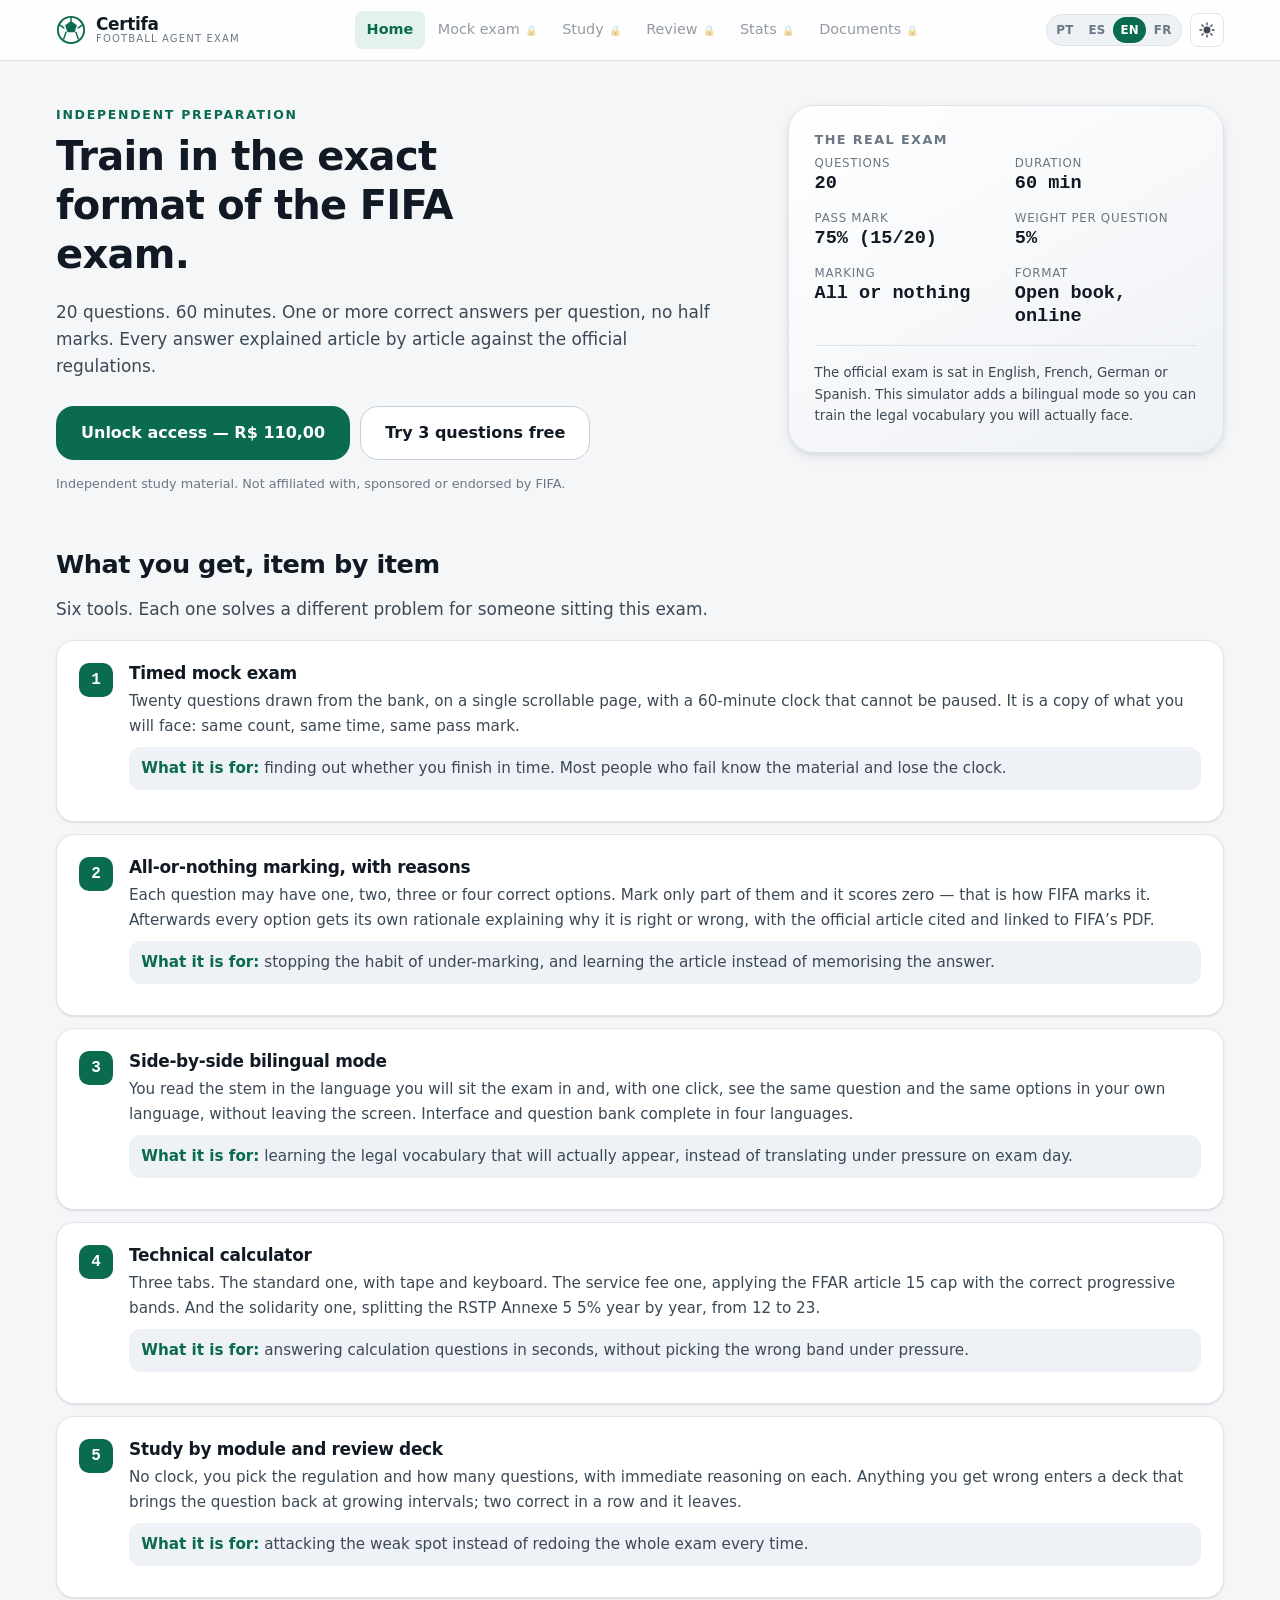
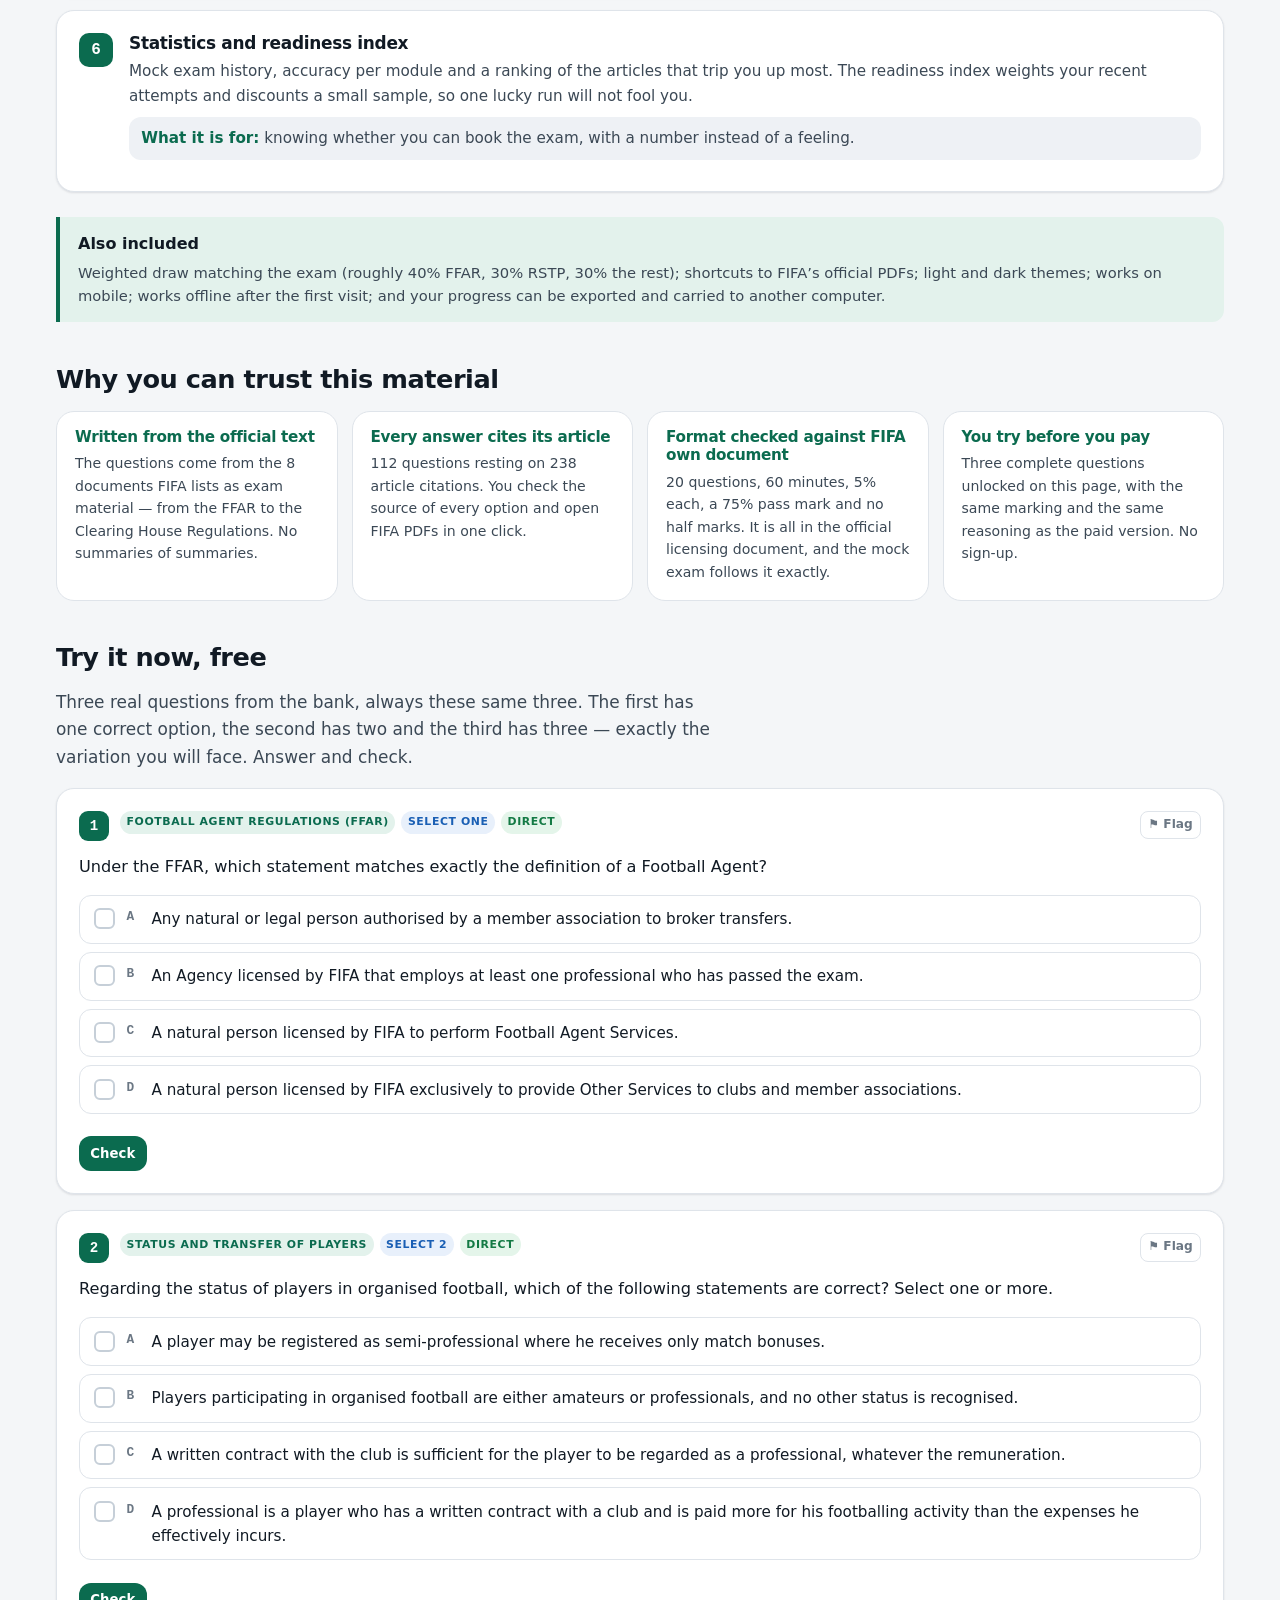
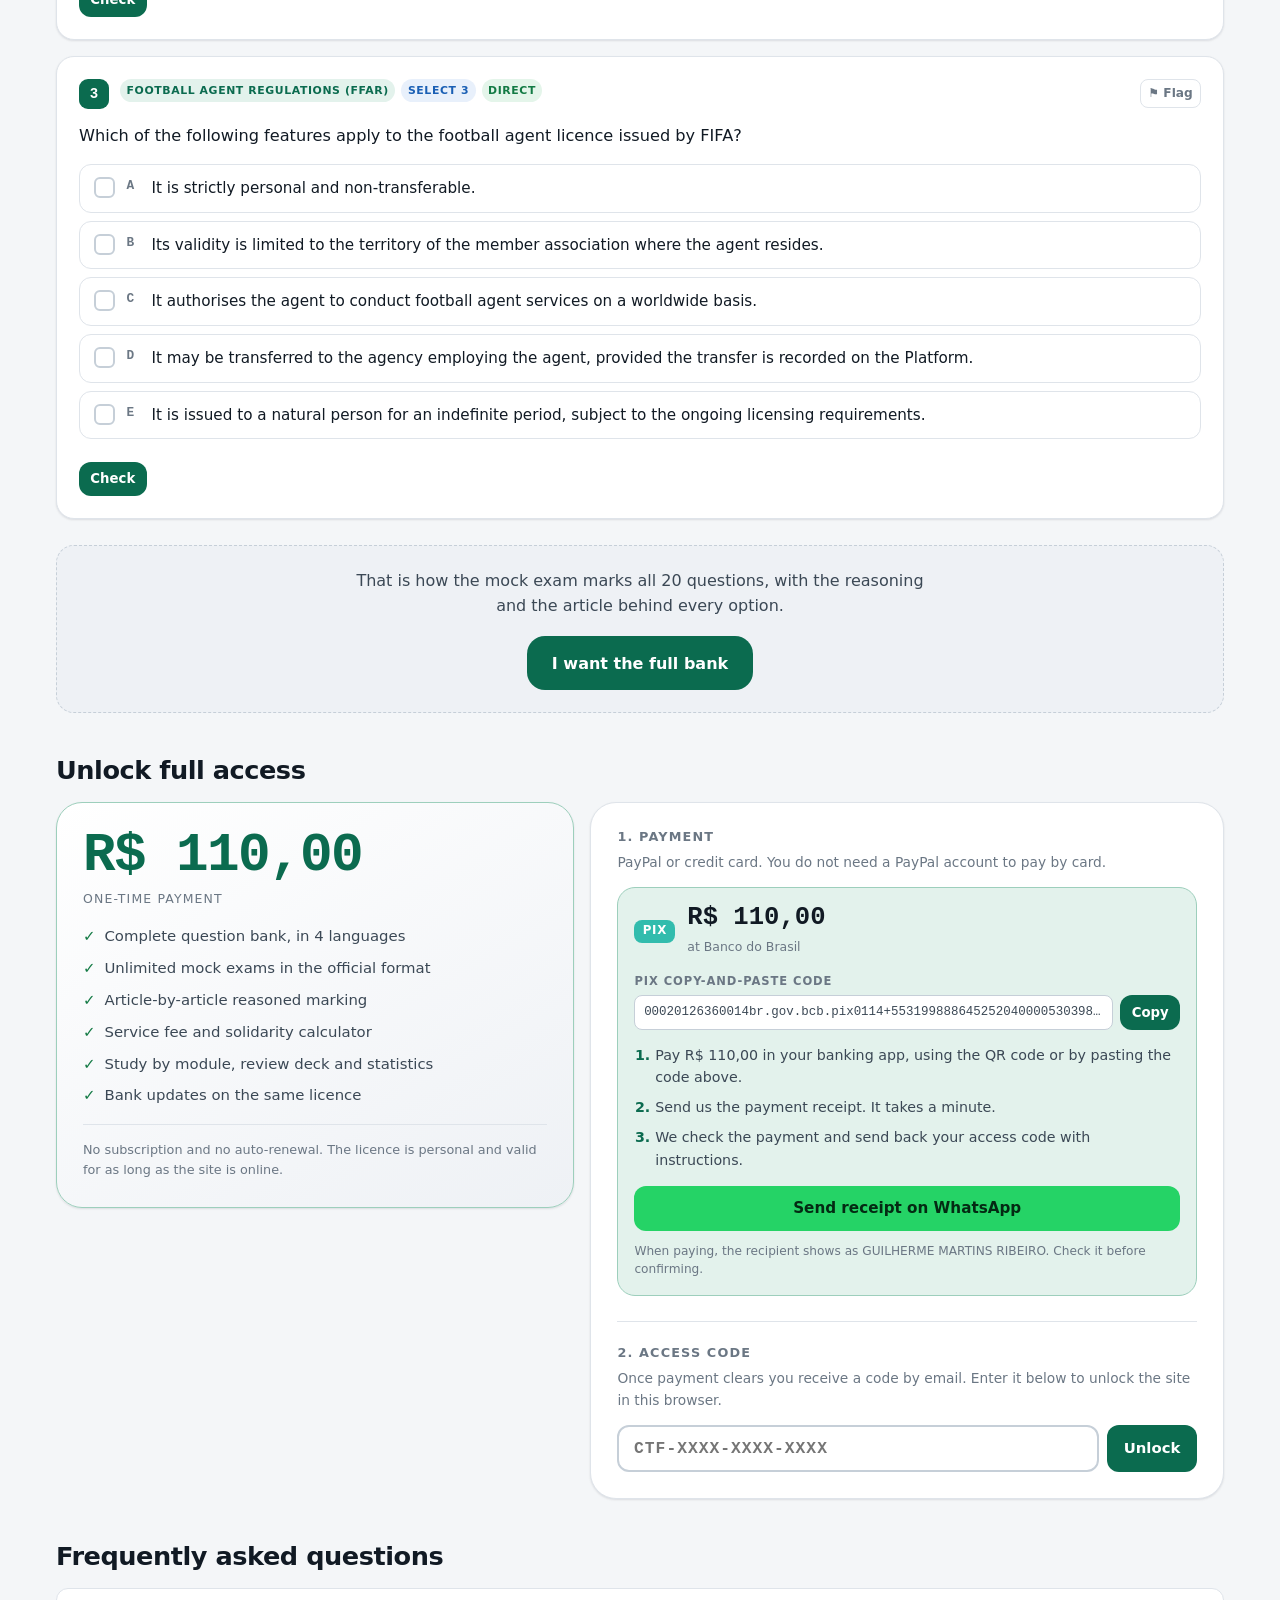
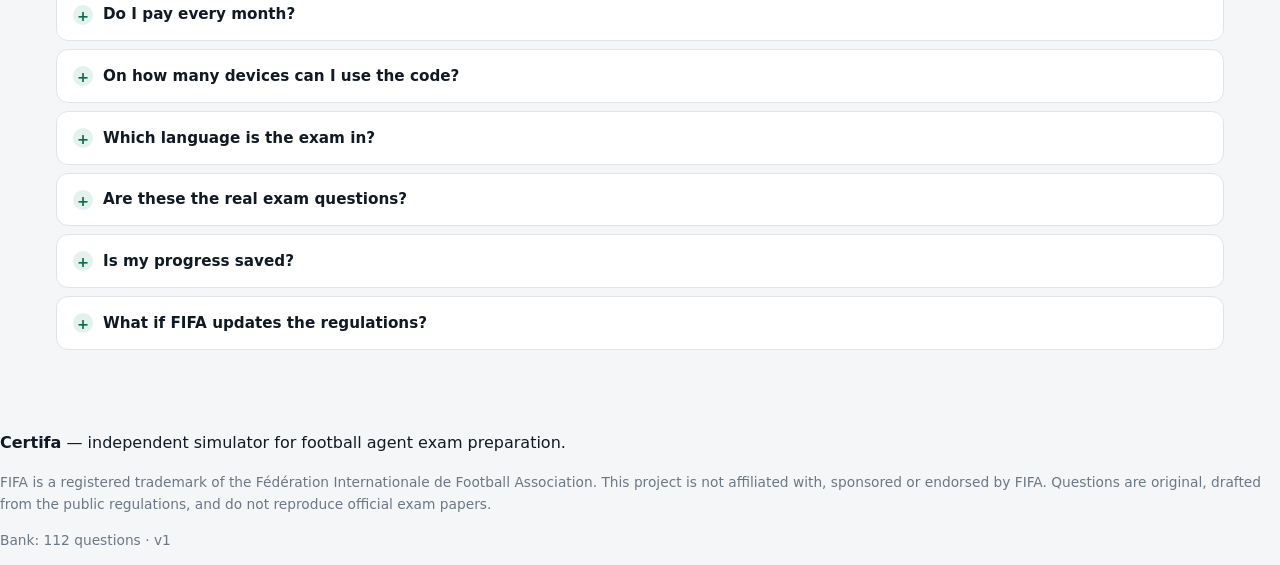
==== commit 208241e3: "Emite licenca para gerson" ====
--- a/index.html
+++ b/index.html
@@ -10,15 +10,15 @@
 <link rel="manifest" href="manifest.webmanifest">
 <link rel="icon" href="assets/img/favicon.svg" type="image/svg+xml">
 <link rel="apple-touch-icon" href="assets/img/icon-192.png">
-<link rel="canonical" href="https://peregrino-softwares.github.io/certifa/">
+<link rel="canonical" href="https://certifa.com.br/">
 
 <!-- Open Graph — como o link aparece ao ser colado no WhatsApp, Facebook, LinkedIn -->
 <meta property="og:type" content="website">
 <meta property="og:site_name" content="Certifa">
 <meta property="og:title" content="Certifa — Simulador do Exame de Agente de Futebol FIFA">
 <meta property="og:description" content="20 questoes, 60 minutos, correcao tudo-ou-nada, fundamentada artigo por artigo. Modo bilingue PT-BR/ES/EN/FR. Teste 3 questoes gratis.">
-<meta property="og:url" content="https://peregrino-softwares.github.io/certifa/">
-<meta property="og:image" content="https://peregrino-softwares.github.io/certifa/assets/img/og-cover.png">
+<meta property="og:url" content="https://certifa.com.br/">
+<meta property="og:image" content="https://certifa.com.br/assets/img/og-cover.png">
 <meta property="og:image:width" content="1200">
 <meta property="og:image:height" content="630">
 <meta property="og:image:alt" content="Certifa — Simulador do Exame de Agente de Futebol FIFA">
@@ -31,7 +31,7 @@
 <meta name="twitter:card" content="summary_large_image">
 <meta name="twitter:title" content="Certifa — Simulador do Exame de Agente de Futebol FIFA">
 <meta name="twitter:description" content="20 questoes, 60 minutos, correcao tudo-ou-nada, fundamentada artigo por artigo. Modo bilingue PT-BR/ES/EN/FR.">
-<meta name="twitter:image" content="https://peregrino-softwares.github.io/certifa/assets/img/og-cover.png">
+<meta name="twitter:image" content="https://certifa.com.br/assets/img/og-cover.png">
 
 <!-- Dados estruturados: ajuda buscadores a entender que e um curso pago.
      O preco abaixo precisa ser atualizado a mao se o valor do Pix mudar
@@ -46,22 +46,22 @@
   "provider": {
     "@type": "Organization",
     "name": "Certifa",
-    "sameAs": "https://peregrino-softwares.github.io/certifa/"
+    "sameAs": "https://certifa.com.br/"
   },
-  "url": "https://peregrino-softwares.github.io/certifa/",
-  "image": "https://peregrino-softwares.github.io/certifa/assets/img/og-cover.png",
+  "url": "https://certifa.com.br/",
+  "image": "https://certifa.com.br/assets/img/og-cover.png",
   "inLanguage": ["pt-BR", "es", "en", "fr"],
   "offers": {
     "@type": "Offer",
     "price": "110.00",
     "priceCurrency": "BRL",
     "availability": "https://schema.org/InStock",
-    "url": "https://peregrino-softwares.github.io/certifa/"
+    "url": "https://certifa.com.br/"
   }
 }
 </script>
 
-<link rel="stylesheet" href="assets/css/app.css?v=0baf1d69a8">
+<link rel="stylesheet" href="assets/css/app.css?v=e4c543dc40">
 </head>
 <body>
 
@@ -572,15 +572,15 @@
 
 <div class="toast" id="toast" hidden></div>
 
-<script src="assets/js/i18n.js?v=0baf1d69a8"></script>
-<script src="data/questions.enc.js?v=0baf1d69a8"></script>
-<script src="data/demo.js?v=0baf1d69a8"></script>
-<script src="data/licencas.js?v=0baf1d69a8"></script>
-<script src="data/pix.js?v=0baf1d69a8"></script>
-<script src="assets/js/store.js?v=0baf1d69a8"></script>
-<script src="assets/js/access.js?v=0baf1d69a8"></script>
-<script src="assets/js/calc.js?v=0baf1d69a8"></script>
-<script src="assets/js/engine.js?v=0baf1d69a8"></script>
-<script src="assets/js/app.js?v=0baf1d69a8"></script>
+<script src="assets/js/i18n.js?v=e4c543dc40"></script>
+<script src="data/questions.enc.js?v=e4c543dc40"></script>
+<script src="data/demo.js?v=e4c543dc40"></script>
+<script src="data/licencas.js?v=e4c543dc40"></script>
+<script src="data/pix.js?v=e4c543dc40"></script>
+<script src="assets/js/store.js?v=e4c543dc40"></script>
+<script src="assets/js/access.js?v=e4c543dc40"></script>
+<script src="assets/js/calc.js?v=e4c543dc40"></script>
+<script src="assets/js/engine.js?v=e4c543dc40"></script>
+<script src="assets/js/app.js?v=e4c543dc40"></script>
 </body>
 </html>
